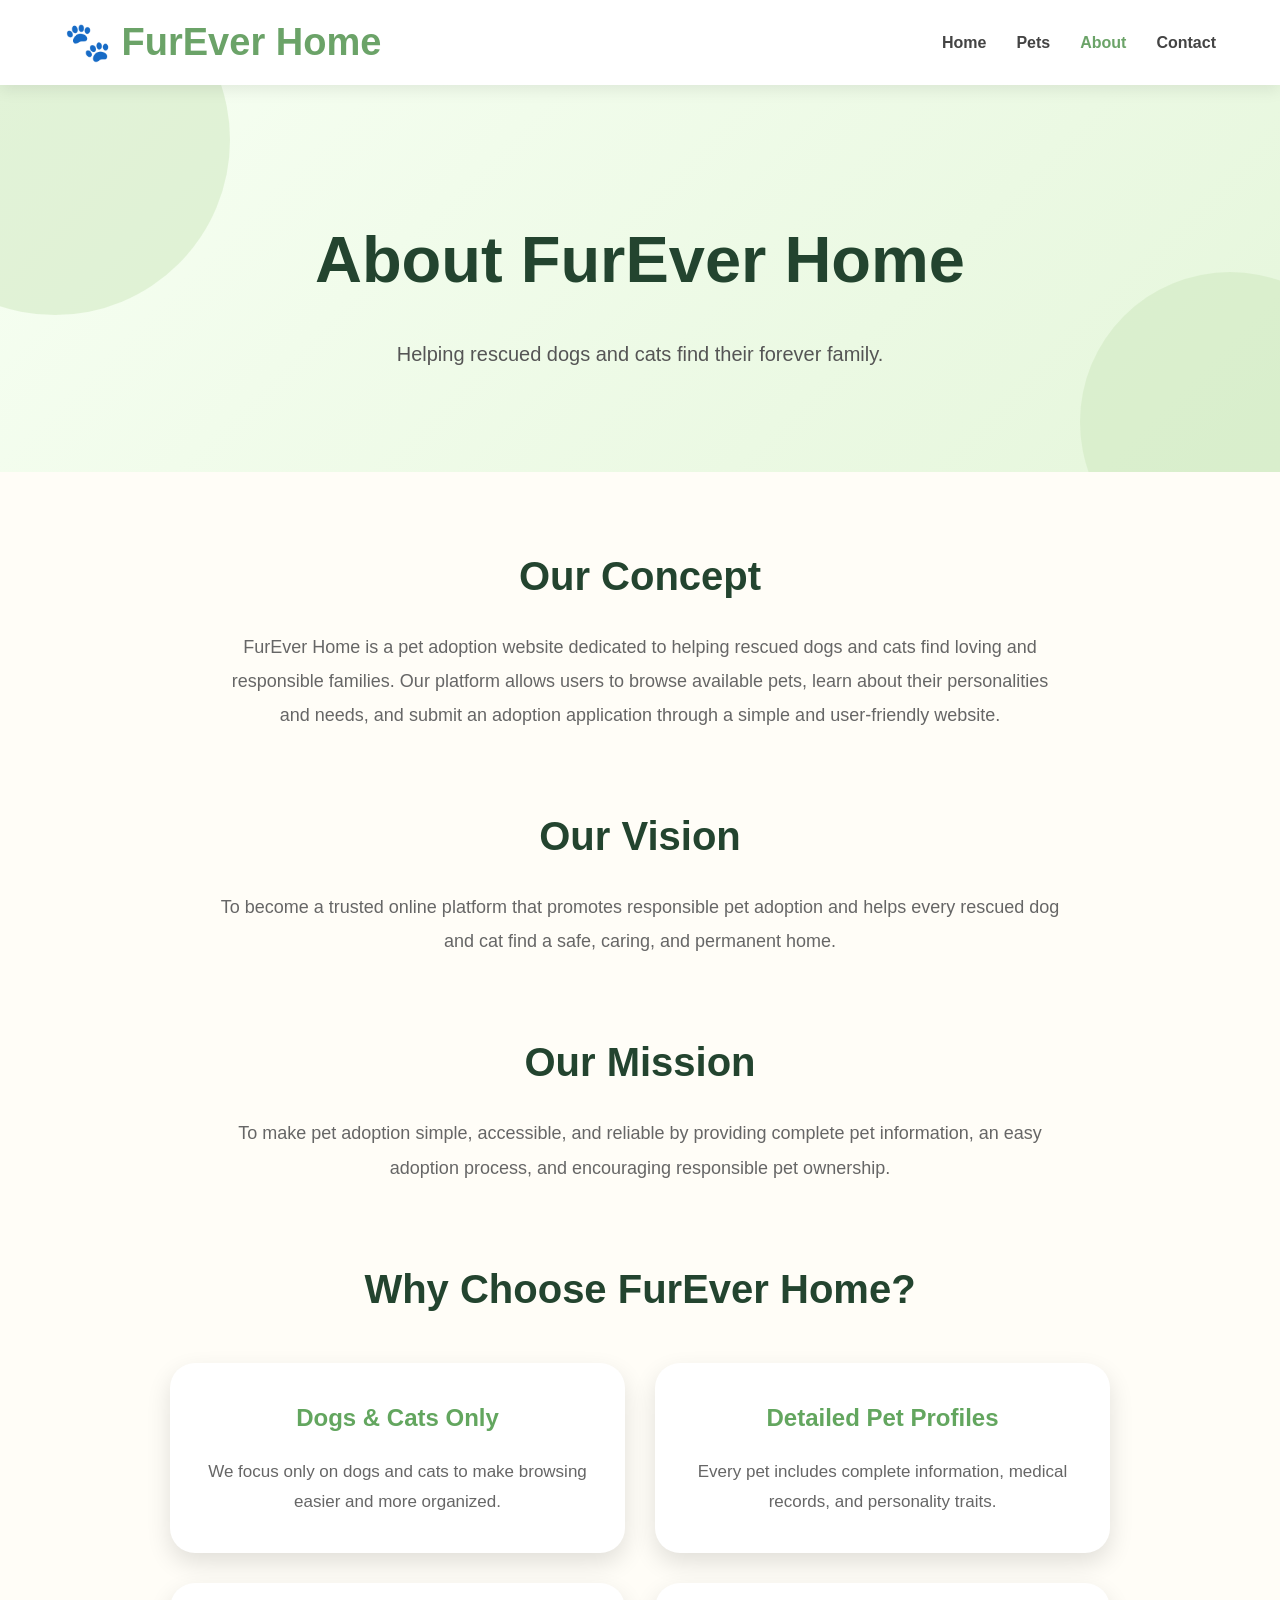
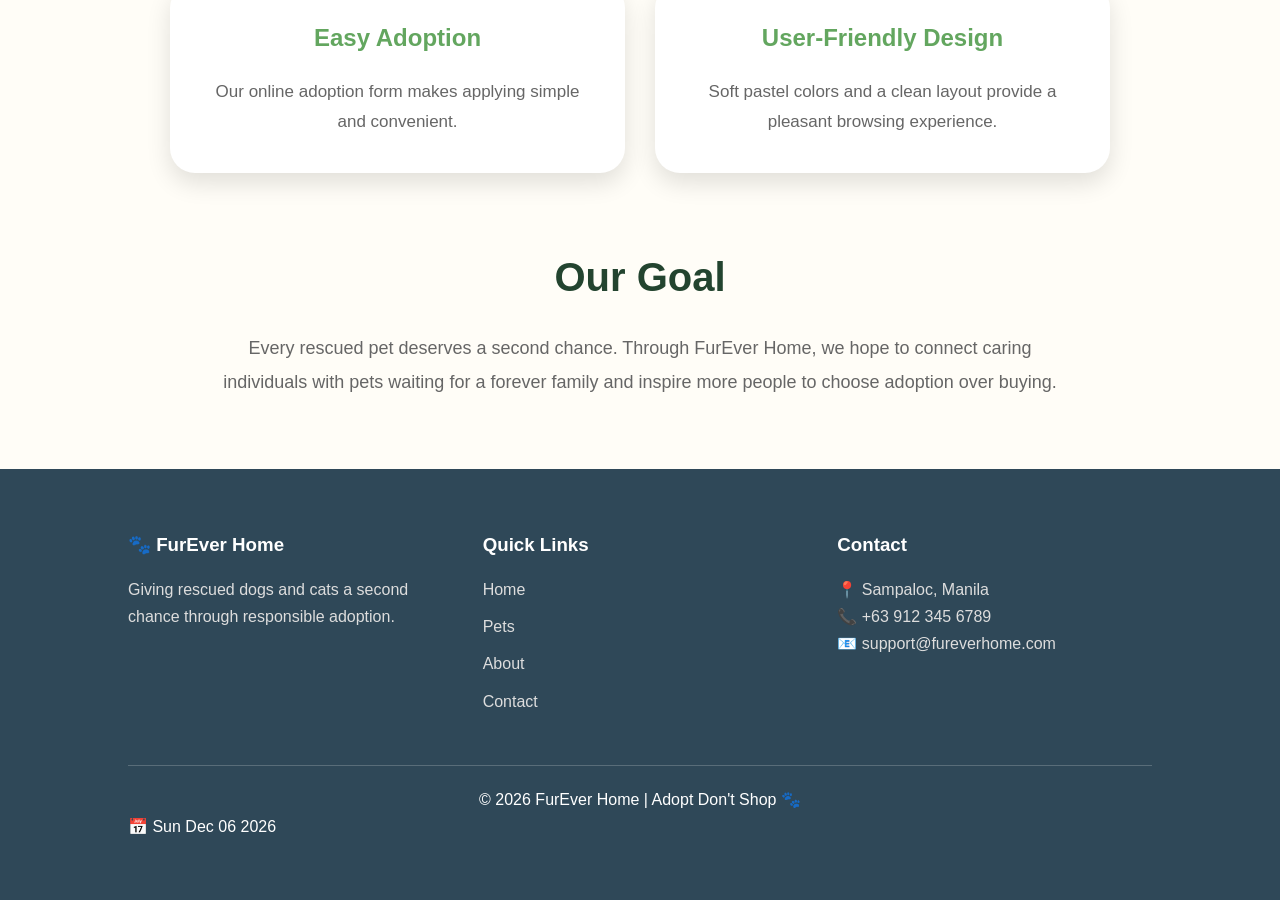
==== about.html @ 24480c86 "Add files via upload" ====
<!DOCTYPE html>
<html lang="en">

<head>

    <meta charset="UTF-8">

    <meta name="viewport" content="width=device-width, initial-scale=1.0">

    <title>About Us | FurEver Home</title>

    <meta name="description"
        content="Learn more about FurEver Home and our mission to help rescued dogs and cats find loving families.">

    <link rel="stylesheet" href="style.css">

    <script src="script.js" defer></script>

</head>

<body>

<header>

<nav>

<div class="logo">

🐾 FurEver Home

</div>

<ul>

<li><a href="index.html">Home</a></li>

<li><a href="pets.html">Pets</a></li>

<li><a href="about.html" class="active">About</a></li>

<li><a href="contact.html">Contact</a></li>

</ul>

</nav>

</header>

<main>

<section class="about-banner">

<h1>About FurEver Home</h1>

<p>

Helping rescued dogs and cats find their forever family.

</p>

</section>

<section class="about-content">

<h2>Our Concept</h2>

<p>

FurEver Home is a pet adoption website dedicated to helping rescued dogs and cats find loving and responsible families. Our platform allows users to browse available pets, learn about    their personalities and needs, and submit an adoption application through a simple and user-friendly website.

</p>

</section>

<section class="about-content">

<h2>Our Vision</h2>

<p>

To become a trusted online platform that promotes responsible pet adoption and helps every rescued dog and cat find a safe, caring, and permanent home.

</p>

</section>

<section class="about-content">

<h2>Our Mission</h2>

<p>

To make pet adoption simple, accessible, and reliable by providing complete pet information, an easy adoption process, and encouraging responsible pet ownership.

</p>

</section>

<section class="about-content">

<h2>Why Choose FurEver Home?</h2>

<div class="features">

<div class="feature-box">

<h3>Dogs & Cats Only</h3>

<p>

We focus only on dogs and cats to make browsing easier and more organized.

</p>

</div>

<div class="feature-box">

<h3> Detailed Pet Profiles</h3>

<p>

Every pet includes complete information, medical records, and personality traits.

</p>

</div>

<div class="feature-box">

<h3>Easy Adoption</h3>

<p>

Our online adoption form makes applying simple and convenient.

</p>

</div>

<div class="feature-box">

<h3>User-Friendly Design</h3>

<p>

Soft pastel colors and a clean layout provide a pleasant browsing experience.

</p>

</div>

</div>

</section>

<section class="about-content">

<h2>Our Goal</h2>

<p>

Every rescued pet deserves a second chance. Through FurEver Home, we hope to connect caring individuals with pets waiting for a forever family and inspire more people to choose adoption over buying.

</p>

</section>

</main>

  <!-- ================= FOOTER ================= -->

    <footer>

        <div class="footer-content">

            <div>

                <h3>🐾 FurEver Home</h3>

                <p>
                    Giving rescued dogs and cats a second chance
                    through responsible adoption.
                </p>

            </div>

            <div>

                <h3>Quick Links</h3>

                <ul>

                    <li><a href="index.html">Home</a></li>

                    <li><a href="pets.html">Pets</a></li>

                    <li><a href="about.html">About</a></li>

                    <li><a href="contact.html">Contact</a></li>

                </ul>

            </div>

            <div>

                <h3>Contact</h3>

                <p>📍 Sampaloc, Manila</p>

                <p>📞 +63 912 345 6789</p>

                <p>📧 support@fureverhome.com</p>

            </div>

        </div>

        <hr>

        <p class="copyright">

            © 2026 FurEver Home | Adopt Don't Shop 🐾

        </p>

    </footer>

</body>

</html>
---- style.css ----
/* ============================
   FUREVER HOME
   GLOBAL STYLES
=============================*/

*{
    margin:0;
    padding:0;
    box-sizing:border-box;
    scroll-behavior:smooth;
}

:root{

    --primary:#6BA368;
    --secondary:#A3D9A5;
    --accent:#FFD166;
    --light:#FFFDF7;
    --dark:#2F4858;
    --gray:#666;
    --shadow:0 10px 25px rgba(0,0,0,.12);

}

body{

    font-family:Arial, Helvetica, sans-serif;

    background:var(--light);

    color:#333;

    line-height:1.7;

}

img{

    width:100%;

    display:block;

}

a{

    text-decoration:none;

}

ul{

    list-style:none;

}

section{

    padding:80px 10%;

}

h1,h2,h3{

    color:var(--dark);

}

h2{

    text-align:center;

    margin-bottom:20px;

    font-size:40px;

}

/*============================
HEADER
=============================*/

header{

    position:sticky;

    top:0;

    z-index:1000;

    background:white;

    box-shadow:0 5px 15px rgba(0,0,0,.08);

}

nav{

    width:90%;

    margin:auto;

    display:flex;

    justify-content:space-between;

    align-items:center;

    height:85px;

}

.logo{

    font-size:38px;

    font-weight:bold;

    color:var(--primary);

}

nav ul{

    display:flex;

    gap:30px;

}

nav ul li a{

    color:#444;

    font-weight:600;

    transition:.3s;

}

nav ul li a:hover,

.active{

    color:var(--primary);

}

/*============================
BUTTONS
=============================*/

button{

    background:var(--primary);

    color:white;

    border:none;

    padding:15px 35px;

    border-radius:30px;

    cursor:pointer;

    font-size:17px;

    transition:.3s;

}

button:hover{

    background:#4E8B55;

    transform:translateY(-3px);

}
/*============================
CARDS
=============================*/

.cards{

    display:grid;

    grid-template-columns:repeat(auto-fit,minmax(260px,1fr));

    gap:30px;

    margin-top:40px;

}

.card{

    background:white;

    border-radius:20px;

    overflow:hidden;

    box-shadow:var(--shadow);

    transition:.3s;

}

.card:hover{

    transform:translateY(-8px);

}

.card img{

    height:260px;

    object-fit:cover;

}

.card h3{

    padding-top:20px;

    text-align:center;

}

.card p{

    padding:10px 20px 25px;

    text-align:center;

    color:var(--gray);

}

/*============================
REGISTER BUTTON
=============================*/

.floating-register{

    position:fixed;

    bottom:25px;

    right:25px;

    z-index:100;

}

.floating-register a{

    background:var(--accent);

    color:#222;

    padding:14px 22px;

    border-radius:30px;

    font-weight:bold;

    box-shadow:var(--shadow);

}
/*============================
MODALS
=============================*/

.modal{

    position:fixed;

    inset:0;

    background:rgba(0,0,0,.6);

    display:none;

    justify-content:center;

    align-items:center;

    z-index:2000;

}

.modal-content{

    background:white;

    width:90%;

    max-width:500px;

    border-radius:20px;

    padding:35px;

}

.modal-content h2{

    text-align:left;

    margin-bottom:15px;

}

.modal-content input{

    width:100%;

    padding:14px;

    margin:10px 0;

    border:1px solid #ddd;

    border-radius:10px;

}

.modal-content ul{

    margin:15px 0;

}

.modal-content li{

    margin-bottom:10px;

}

.modal-content{

    background:white;

    width:90%;

    max-width:500px;

    border-radius:20px;

    padding:35px;

}

.modal-content h2{

    text-align:left;

    margin-bottom:15px;

}

.modal-content input{

    width:100%;

    padding:14px;

    margin:10px 0;

    border:1px solid #ddd;

    border-radius:10px;

}

.modal-content ul{

    margin:15px 0;

}

.modal-content li{

    margin-bottom:10px;

}

/* ============================
   TERMS CHECKBOX
============================ */

.modal-content label{

    display:flex;

    align-items:center;

    justify-content:flex-start;

    gap:10px;

    margin:20px 0;

    text-align:left;

}

.modal-content input[type="checkbox"]{

    width:auto;

    margin:0;

    padding:0;

    border:none;

}

/* CONTINUE BUTTON */

#continueBtn{

    display:block;

    margin:20px auto 0;

}
/*=====================================
HOME PAGE
======================================*/

/* =========================================
   HERO SECTION (REPLACE YOUR OLD HERO CSS)
========================================= */

.hero{
    display:flex;
    justify-content:space-between;
    align-items:center;
    min-height:90vh;
    padding:70px 8%;
    background:linear-gradient(135deg,#F9FFF6,#EAF8E2);
    overflow:hidden;
    position:relative;
}

/* Decorative Shapes */

.hero::before{
    content:"";
    position:absolute;
    width:550px;
    height:550px;
    background:#D8EDC9;
    border-radius:50%;
    top:-220px;
    right:-170px;
    opacity:.8;
}

.hero::after{
    content:"";
    position:absolute;
    width:700px;
    height:250px;
    background:#9BC88A;
    border-radius:50%;
    bottom:-170px;
    left:-120px;
}

/* LEFT SIDE */

.hero-content{
    width:50%;
    position:relative;
    z-index:2;
}

.greeting{
    color:#6AA45F;
    font-size:32px;
    font-weight:700;
    margin-bottom:15px;
}

.hero h1{
    font-size:78px;
    line-height:1.1;
    color:#222;
    margin-bottom:25px;
    font-weight:800;
}

.hero h1 span{
    color:#6AA45F;
}

.hero-text{
    font-size:25px;
    line-height:1.8;
    color:#555;
    max-width:600px;
    margin-bottom:40px;
}

/* BUTTON */

.hero-btn{
    display:inline-block;
    background:#69A95D;
    color:white;
    text-decoration:none;
    padding:18px 40px;
    border-radius:50px;
    font-size:23px;
    font-weight:bold;
    transition:.3s;
}

.hero-btn:hover{
    background:#4F8C48;
    transform:translateY(-4px);
}

/* RIGHT IMAGE ON HOME PAGE */

.hero-image{

    width:45%;

    position:relative;

    z-index:2;

    text-align:right;

}

.hero-image img{

    width:550px;

    height:550px;

    max-width:none;

}
/* RESPONSIVE */

@media(max-width:992px){

.hero{
    flex-direction:column;
    text-align:center;
    padding-top:120px;
}

.hero-content{
    width:100%;
}

.hero-image{
    width:85%;
    margin-top:40px;
}

.hero h1{
    font-size:55px;
}

.hero-text{
    font-size:20px;
}

}

@media(max-width:600px){

.hero h1{
    font-size:42px;
}

.hero-text{
    font-size:18px;
}

.hero-btn{
    width:100%;
    text-align:center;
}

}

/* INTRODUCTION */

.intro{

    display:grid;

    grid-template-columns:1fr 1fr;

    gap:70px;

    align-items:center;

}

.intro-image img{

    width:550px;

    height:600px;

    object-fit:cover;

    border-radius:20px;

    box-shadow:var(--shadow);

}

.intro-text h2{

    text-align:center;

    margin:20px auto;

    max-width:700px;

    color:#666;

    font-size:35px;

    line-height:1.7;



}

.intro-text p{

    margin-bottom:20px;

    color:#555;

    font-size:18px;

    

}

.intro-text button{

    margin-top:15px;


}

.section-description{

    text-align:center;

    margin:20px auto;

    max-width:700px;

    color:#666;

    font-size:18px;

    line-height:1.7;

}

/* VIDEO */

.video-section{

    text-align:center;

    padding:60px 0;

}

.video-section p{

    max-width:700px;

    margin:20px auto 40px;

    color:#666;

}

.video-section video{

    display:block;

    width:800px;

    height:450px;

    margin:0 auto;

    object-fit:cover;

    border-radius:20px;

    box-shadow:var(--shadow);

}

/* WHY CHOOSE US */

.why{

    background:#F5FDF6;

}

.why .cards article{

    background:white;

    padding:35px;

    border-radius:18px;

    box-shadow:var(--shadow);

    text-align:center;

    transition:.3s;

}

.why .cards article:hover{

    transform:translateY(-8px);

}

.why h3{

    color:var(--primary);

    margin-bottom:15px;

}


/* STATISTICS */

.stats{

    display:grid;

    grid-template-columns:repeat(4,1fr);

    gap:30px;

    text-align:center;

}

.stats div{

    background:white;

    padding:35px;

    border-radius:20px;

    box-shadow:var(--shadow);

}

.stats h2{

    color:var(--primary);

    font-size:50px;

    margin-bottom:10px;

}

.stats p{

    color:#666;

}


/* TESTIMONIALS */

.testimonials{

    background:#FFFDF6;

}

.testimonials .cards article{

    background:white;

    padding:35px;

    border-radius:20px;

    box-shadow:var(--shadow);

}

.testimonials p{

    font-style:italic;

    margin-bottom:20px;

    color:#555;

}

.testimonials strong{

    color:var(--primary);

}


/* CALL TO ACTION */

.cta{

    text-align:center;

    background:linear-gradient(
        135deg,
        #6BA368,
        #4E8B55
    );

    color:white;

}

.cta h2{

    color:white;

    margin-bottom:20px;

}

.cta p{

    max-width:650px;

    margin:auto;

    margin-bottom:35px;

    font-size:18px;

}

.cta button{

    background:white;

    color:var(--primary);

    font-weight:bold;

}

.cta button:hover{

    background:#f3f3f3;

}

/*=====================================
PETS PAGE
======================================*/

/* PAGE HEADER */

.pets-header{

    background:linear-gradient(
        rgba(0,0,0,.45),
        rgba(0,0,0,.45)
    ),
    url("images/pets-banner.jpg");

    background-size:cover;

    background-position:center;

    color:white;

    text-align:center;

    padding:100px 10%;

}

.pets-header h1{

    font-size:55px;

    color:white;

    margin-bottom:15px;

}

.pets-header p{

    font-size:20px;

    max-width:700px;

    margin:auto;

}


/* SEARCH */

.search{

    display:flex;

    justify-content:center;

    margin:50px auto 30px;

}

.search input{

    width:100%;

    max-width:600px;

    padding:15px 20px;

    border:2px solid #ddd;

    border-radius:50px;

    font-size:17px;

    outline:none;

    transition:.3s;

}

.search input:focus{

    border-color:var(--primary);

    box-shadow:0 0 10px rgba(107,163,104,.2);

}


/* FILTER BUTTONS */

.filter-buttons{

    display:flex;

    justify-content:center;

    flex-wrap:wrap;

    gap:15px;

    margin-bottom:40px;

}

.filter-buttons button{

    border-radius:30px;

    padding:12px 28px;

}



/* ===============================
   PET IMAGE SIZE FIX
================================ */


.pet-card .pet-image{

    width:100%;

    height:220px;

    overflow:hidden;

}



.pet-card .pet-image img{

    width:100%;

    height:220px;

    object-fit:cover;

    object-position:center;

}


/* BADGE */

.badge{

    position:absolute;

    top:15px;

    left:15px;

    background:var(--accent);

    color:#222;

    padding:8px 16px;

    border-radius:30px;

    font-size:14px;

    font-weight:bold;

}

.badge.new{

    background:#6BA368;

    color:white;

}

.badge.adopted{

    background:#D9534F;

    color:white;

}


/* CONTENT */

.pet-info{

    padding:25px;

}

.pet-info h3{

    color:var(--primary);

    margin-bottom:10px;

    font-size:24px;

}

.pet-info p{

    color:#666;

    margin-bottom:8px;

}

.pet-info span{

    font-weight:bold;

}


/* BUTTON */

.pet-info a{

    display:inline-block;

    margin-top:20px;

}

.pet-info button{

    width:100%;

}


/* CATEGORY */

.category-title{

    margin-top:60px;

    margin-bottom:25px;

    color:var(--primary);

    font-size:34px;

}


/* EMPTY MESSAGE */

.no-results{

    text-align:center;

    color:#888;

    font-size:20px;

    margin-top:50px;

}


/* PET FACTS */

.pet-facts{

    display:grid;

    grid-template-columns:repeat(auto-fit,minmax(220px,1fr));

    gap:20px;

    margin-top:70px;

}

.pet-facts article{

    background:white;

    padding:25px;

    border-radius:18px;

    text-align:center;

    box-shadow:var(--shadow);

}

.pet-facts h3{

    color:var(--primary);

    margin-bottom:10px;

}


/* ADOPTION REMINDER */

.reminder{

    margin-top:80px;

    background:#FFF8E8;

    border-left:8px solid var(--accent);

    padding:30px;

    border-radius:15px;

}

.reminder h2{

    text-align:left;

    color:var(--primary);

    margin-bottom:15px;

}

.reminder p{

    color:#555;

}

/* ==========================================
   PET DETAILS PAGE NEW DESIGN
========================================== */


/* MAIN PET PROFILE */

.pet-profile{

    display:grid;

    grid-template-columns: 1fr 1fr;

    gap:60px;

    align-items:start;

    padding:90px 8%;

    background:#F7FFF3;

}



/* PET IMAGE */

.pet-profile-image{

    background:white;

    border-radius:25px;

    overflow:hidden;

    box-shadow:
    0 10px 30px rgba(0,0,0,.12);

    height:600px;

}



.pet-profile-image img{

    width:100%;

    height:100%;

    object-fit:cover;

}





/* INFORMATION BOX */

.pet-profile-info{

    background:white;

    padding:45px;

    border-radius:25px;

    box-shadow:
    0 10px 30px rgba(0,0,0,.12);

}





.pet-profile-info h1{

    font-size:48px;

    color:#23442F;

    margin-bottom:10px;

}





.pet-breed{

    color:#63A65F;

    font-size:22px;

    font-weight:bold;

    margin-bottom:25px;

}





/* TAGS */

.pet-tags{

    display:flex;

    flex-wrap:wrap;

    gap:12px;

    margin-bottom:30px;

}



.pet-tags span{

    background:#F1F8EE;

    color:#555;

    padding:10px 18px;

    border-radius:30px;

    font-size:15px;

    font-weight:bold;

}





/* INFORMATION SECTIONS */

.pet-section{

    margin-top:25px;

}



.pet-section h3{

    color:#63A65F;

    font-size:22px;

    margin-bottom:10px;

}



.pet-section p{

    color:#666;

    line-height:1.7;

}



.pet-section ul{

    padding-left:20px;

    color:#666;

}



.pet-section li{

    margin-bottom:8px;

}





/* ADOPT BUTTON */

.adopt-button{

    display:block;

    text-align:center;

    margin-top:35px;

    background:#63A65F;

    color:white;

    padding:16px;

    border-radius:40px;

    font-size:18px;

    font-weight:bold;

    transition:.3s;

}



.adopt-button:hover{

    background:#4E8B55;

    transform:translateY(-3px);

}






/* ==========================================
   SIMILAR PETS
========================================== */


.similar-pets{

    padding:80px 8%;

}



.section-title{

    text-align:center;

    margin-bottom:45px;

}



.section-title h2{

    color:#23442F;

}



.section-title p{

    color:#666;

}






.similar-grid{

    display:grid;

    grid-template-columns:repeat(3,1fr);

    gap:30px;

}





.similar-card{

    background:white;

    border-radius:20px;

    overflow:hidden;

    box-shadow:
    0 10px 25px rgba(0,0,0,.1);

    transition:.3s;

}



.similar-card:hover{

    transform:translateY(-8px);

}





.similar-card img{

    width:100%;

    height:250px;

    object-fit:cover;

}





.similar-content{

    padding:25px;

    text-align:center;

}



.similar-content h3{

    color:#23442F;

    margin-bottom:8px;

}



.similar-content p{

    color:#666;

    margin-bottom:20px;

}





.similar-content a{

    display:inline-block;

    background:#63A65F;

    color:white;

    padding:10px 25px;

    border-radius:30px;

    font-weight:bold;

}



.similar-content a:hover{

    background:#4E8B55;

}/* ==========================================
   ADOPTION PROCESS
========================================== */


.adoption-process{

    padding:80px 8%;

    background:#F7FFF3;

}



.adoption-process .section-title{

    margin-bottom:50px;

}



.process-grid{

    display:grid;

    grid-template-columns:repeat(4,1fr);

    gap:25px;

}



.process-card{

    background:white;

    padding:35px 25px;

    border-radius:20px;

    text-align:center;

    box-shadow:
    0 10px 25px rgba(0,0,0,.08);

    transition:.3s;

}



.process-card:hover{

    transform:translateY(-8px);

}



.process-card h3{

    width:60px;

    height:60px;

    display:flex;

    align-items:center;

    justify-content:center;

    margin:0 auto 20px;

    background:#63A65F;

    color:white;

    border-radius:50%;

    font-size:22px;

}



.process-card h4{

    color:#23442F;

    font-size:20px;

    margin-bottom:12px;

}



.process-card p{

    color:#666;

    font-size:15px;

}






/* ==========================================
   CALL TO ACTION
========================================== */


.pet-cta{

    background:

    linear-gradient(
        135deg,
        #63A65F,
        #4E8B55
    );

    padding:80px 8%;

    text-align:center;

    color:white;

}



.pet-cta h2{

    color:white;

    font-size:40px;

    margin-bottom:15px;

}



.pet-cta p{

    font-size:18px;

    margin-bottom:35px;

}



.pet-cta a{

    display:inline-block;

    background:white;

    color:#63A65F;

    padding:15px 40px;

    border-radius:40px;

    font-weight:bold;

    transition:.3s;

}



.pet-cta a:hover{

    transform:translateY(-4px);

}







/* ==========================================
   RESPONSIVE DESIGN
========================================== */



@media(max-width:1100px){


    .pet-profile{

        grid-template-columns:1fr;

    }



    .pet-profile-image{

        height:500px;

    }



    .similar-grid{

        grid-template-columns:repeat(2,1fr);

    }



    .process-grid{

        grid-template-columns:repeat(2,1fr);

    }


}





@media(max-width:768px){



    .pet-profile{

        padding:60px 6%;

        gap:35px;

    }



    .pet-profile-image{

        height:400px;

    }



    .pet-profile-info{

        padding:30px;

    }



    .pet-profile-info h1{

        font-size:36px;

    }



    .similar-grid{

        grid-template-columns:1fr;

    }



    .process-grid{

        grid-template-columns:1fr;

    }



    .pet-cta h2{

        font-size:30px;

    }



    .footer-container{

        grid-template-columns:1fr;

        text-align:center;

    }


}





@media(max-width:500px){



    .pet-profile-info h1{

        font-size:30px;

    }



    .pet-breed{

        font-size:18px;

    }



    .pet-tags{

        flex-direction:column;

    }



    .pet-tags span{

        text-align:center;

    }



    .adopt-button{

        width:100%;

    }



}


/* ===============================
   PETS HERO
================================ */


.pets-hero{

    background:
    linear-gradient(
        135deg,
        #F7FFF3,
        #E5F6DB
    );

    padding:120px 8% 90px;

    text-align:center;

    position:relative;

    overflow:hidden;

}


.pets-hero::before{

    content:"";

    position:absolute;

    width:350px;

    height:350px;

    background:#CDE8BE;

    border-radius:50%;

    left:-120px;

    top:-120px;

    opacity:.5;

}



.pets-hero::after{

    content:"";

    position:absolute;

    width:300px;

    height:300px;

    background:#CDE8BE;

    border-radius:50%;

    right:-100px;

    bottom:-100px;

    opacity:.5;

}



.hero-content{

    position:relative;

    z-index:2;

}



/* TITLE */


.pets-heading h1{

    font-size:65px;

    line-height:1.1;

    font-weight:800;

    color:#23442F;

    margin-bottom:20px;

}



.pets-heading span{

    color:#63A65F;

}



.pets-heading p{

    max-width:700px;

    margin:auto;

    font-size:20px;

    color:#555;

    line-height:1.8;

}


/* ===============================
   SEARCH BAR FIX
================================ */

.search-container{

    width:100%;
    max-width:650px;
    height:60px;

    margin:40px auto 0;

    background:white;

    border-radius:50px;

    display:flex;
    align-items:center;

    padding:0 25px;

    overflow:hidden;

    box-shadow:
    0 10px 30px rgba(0,0,0,.1);

}


.search-icon{

    flex-shrink:0;

    font-size:22px;

    margin-right:15px;

}



.search-container input{

    flex:1;

    width:100%;

    height:100%;

    border:none;

    outline:none;

    background:transparent;

    font-size:16px;

    padding:0;

}


/* ===============================
   FILTER BUTTONS
================================ */


.filter-buttons{


    display:flex;

    justify-content:center;

    align-items:center;

    gap:15px;

    margin-top:30px;

    flex-wrap:wrap;


}



.filter-btn{


    background:white;

    color:#333;

    border:none;

    padding:12px 28px;

    border-radius:30px;

    font-size:16px;

    font-weight:bold;

    cursor:pointer;

    box-shadow:
    0 8px 20px rgba(0,0,0,.08);

    transition:.3s;

}



.filter-btn:hover,

.filter-btn.active{


    background:#63A65F;

    color:white;


}




/* ===============================
   PET GRID
================================ */


.pets-grid{

    display:grid;

    grid-template-columns:repeat(4,1fr);

    gap:25px;

    align-items:start;

}





/* ===============================
   PET CARD
================================ */


.pet-card{

    background:white;

    border-radius:20px;

    overflow:hidden;

    box-shadow:
    0 10px 25px rgba(0,0,0,.12);

    transition:.3s;

    max-width:320px;

    margin:auto;

}



.pet-card:hover{

    transform:translateY(-8px);

}




/* ===============================
   PET INFORMATION
================================ */


.pet-content{

    padding:20px;

}



.pet-content h3{

    font-size:23px;

    color:#23442F;

    margin-bottom:5px;

}



.breed{

    color:#63A65F;

    font-weight:600;

    margin-bottom:15px;

}





.pet-info{

    display:flex;

    flex-wrap:wrap;

    gap:8px;

    margin-bottom:15px;

}



.pet-info span{


    background:#F1F8EE;

    padding:6px 10px;

    border-radius:20px;

    font-size:12px;

    color:#555;


}






/* ===============================
   DETAILS BUTTON
================================ */


.details-btn{

    display:block;

    text-align:center;

    background:#63A65F;

    color:white;

    padding:12px;

    border-radius:30px;

    font-weight:bold;

    transition:.3s;


}



.details-btn:hover{

    background:#4E8B55;

    color:white;

}

/* ===============================
   WHY ADOPT SECTION
================================ */


.adoption-benefits{

    padding:80px 8%;

    background:#F7FFF3;

}



.benefits-heading{

    text-align:center;

    max-width:700px;

    margin:auto;

}



.benefits-heading h2{

    color:#23442F;

}



.benefits-heading p{

    color:#666;

    font-size:17px;

}





.benefits-grid{

    display:grid;

    grid-template-columns:repeat(3,1fr);

    gap:30px;

    margin-top:45px;

}



.benefit-card{

    background:white;

    padding:35px 25px;

    text-align:center;

    border-radius:20px;

    box-shadow:
    0 10px 25px rgba(0,0,0,.08);

}



.benefit-icon{

    font-size:45px;

    margin-bottom:15px;

}



.benefit-card h3{

    color:#63A65F;

    margin-bottom:15px;

}



.benefit-card p{

    color:#666;

}







/* ===============================
   ADOPTION PROCESS
================================ */


.adoption-steps{

    padding:80px 8%;

    text-align:center;

}



.adoption-steps h2{

    color:#23442F;

}



.steps-grid{

    display:grid;

    grid-template-columns:repeat(4,1fr);

    gap:25px;

    margin-top:45px;

}



.step{

    padding:25px;

}



.step-number{

    width:50px;

    height:50px;

    background:#63A65F;

    color:white;

    border-radius:50%;

    display:flex;

    align-items:center;

    justify-content:center;

    margin:auto;

    font-size:20px;

    font-weight:bold;

}



.step h3{

    margin-top:20px;

    color:#23442F;

}



.step p{

    color:#666;

    margin-top:10px;

}






/* ===============================
   CALL TO ACTION
================================ */


.pets-cta{

    background:

    linear-gradient(
        135deg,
        #63A65F,
        #4E8B55
    );

    padding:70px 8%;

    text-align:center;

    color:white;

}



.pets-cta h2{

    color:white;

    font-size:38px;

}



.pets-cta p{

    margin:20px 0;

    font-size:18px;

}



.cta-btn{

    display:inline-block;

    background:white;

    color:#63A65F;

    padding:15px 35px;

    border-radius:30px;

    font-weight:bold;

    transition:.3s;

}



.cta-btn:hover{

    transform:translateY(-3px);

}






/* ===============================
   RESPONSIVE DESIGN
================================ */



@media(max-width:1100px){


    .pets-grid{

        grid-template-columns:repeat(3,1fr);

    }


    .steps-grid{

        grid-template-columns:repeat(2,1fr);

    }


}





@media(max-width:900px){


    .pets-heading h1{

        font-size:50px;

    }


    .pets-grid{

        grid-template-columns:repeat(2,1fr);

    }


    .benefits-grid{

        grid-template-columns:1fr;

    }


    .footer-container{

        grid-template-columns:1fr;

        text-align:center;

    }


}





@media(max-width:600px){


    .pets-hero{

        padding:90px 6%;

    }



    .pets-heading h1{

        font-size:38px;

    }



    .pets-heading p{

        font-size:16px;

    }



    .search-container{

        height:55px;

    }



    .filter-btn{

        width:100%;

    }



    .pets-grid{

        grid-template-columns:1fr;

    }



    .pet-card{

        max-width:350px;

    }



    .steps-grid{

        grid-template-columns:1fr;

    }



}


/* =====================================
   ABOUT PAGE
   PART 1 — HERO + INTRO
===================================== */


/* ABOUT HERO */

.about-banner{

    background:

    linear-gradient(
        135deg,
        #F7FFF3,
        #E5F6DB
    );

    padding:120px 8% 100px;

    text-align:center;

    position:relative;

    overflow:hidden;

}



/* Decorative circles */

.about-banner::before{

    content:"";

    position:absolute;

    width:350px;

    height:350px;

    background:#CDE8BE;

    border-radius:50%;

    left:-120px;

    top:-120px;

    opacity:.5;

}



.about-banner::after{

    content:"";

    position:absolute;

    width:300px;

    height:300px;

    background:#CDE8BE;

    border-radius:50%;

    right:-100px;

    bottom:-100px;

    opacity:.5;

}



.about-banner h1{

    position:relative;

    z-index:2;


    font-size:65px;

    font-weight:800;

    color:#23442F;

    margin-bottom:20px;

}



.about-banner p{

    position:relative;

    z-index:2;


    max-width:750px;

    margin:auto;

    font-size:20px;

    color:#555;

    line-height:1.8;

}



/* =====================================
   ABOUT PAGE
===================================== */

/* ABOUT SECTIONS */

.about-content{

    max-width:1000px;

    margin:70px auto;

    padding:0 30px;

    text-align:center;

}

.about-content h2{

    font-size:40px;

    color:#23442F;

    margin-bottom:20px;

    font-weight:700;

}

.about-content p{

    max-width:850px;

    margin:0 auto;

    color:#666;

    font-size:18px;

    line-height:1.9;

}


/* FEATURES */

.features{

    display:grid;

    grid-template-columns:repeat(2,1fr);

    gap:30px;

    margin-top:40px;

}

.feature-box{

    background:#fff;

    padding:35px;

    border-radius:25px;

    text-align:center;

    box-shadow:0 10px 25px rgba(0,0,0,.12);

    transition:.3s;

}

.feature-box:hover{

    transform:translateY(-8px);

}

.feature-box h3{

    color:#63A65F;

    font-size:24px;

    margin-bottom:18px;

}

.feature-box p{

    color:#666;

    font-size:17px;

    line-height:1.8;

    margin:0 auto;

}


/* RESPONSIVE */

@media(max-width:768px){

    .features{

        grid-template-columns:1fr;

    }

}

/* ===============================
   CONTACT INFORMATION BOX
================================ */


.contact-info{


    background:white;

    padding:45px;

    border-radius:25px;

    box-shadow:

    0 10px 30px rgba(0,0,0,.12);

}




.contact-info h2{

    text-align:left;

    color:#23442F;

    font-size:35px;

    margin-bottom:25px;

}



.contact-info p{

    color:#666;

    font-size:17px;

    line-height:1.8;

    margin-bottom:15px;

}



.contact-info strong{

    color:#63A65F;

}





/* SOCIAL MEDIA */


.socials{

    margin-top:35px;

    padding-top:25px;

    border-top:1px solid #eee;

}



.socials h3{

    color:#23442F;

    margin-bottom:15px;

}



.socials p{

    background:#F7FFF3;

    padding:12px 18px;

    border-radius:15px;

    margin-bottom:10px;

}


/* =====================================
   CONTACT PAGE
===================================== */

/* CONTACT HERO */

.contact-header{

    background:linear-gradient(
        135deg,
        #F7FFF3,
        #E5F6DB
    );

    padding:70px 8% 50px;

    text-align:center;

    position:relative;

    overflow:hidden;

}

.contact-header::before{

    content:"";

    position:absolute;

    width:250px;

    height:250px;

    background:#CDE8BE;

    border-radius:50%;

    top:-120px;

    left:-120px;

    opacity:.45;

}

.contact-header::after{

    content:"";

    position:absolute;

    width:220px;

    height:220px;

    background:#CDE8BE;

    border-radius:50%;

    right:-90px;

    bottom:-90px;

    opacity:.45;

}

.contact-header h1{

    position:relative;

    z-index:2;

    font-size:55px;

    color:var(--primary);

    margin-bottom:15px;

}

.contact-header p{

    position:relative;

    z-index:2;

    max-width:700px;

    margin:0 auto;

    color:#666;

    font-size:19px;

}

/* CONTACT HEADER */

.contact-header h1{

    font-size:60px;
    font-weight:800;
    color:#223548;   /* Same dark color as other pages */
    text-align:center;
    margin-bottom:15px;

}

.contact-header p{

    font-size:20px;
    color:#555;
    text-align:center;
    max-width:700px;
    margin:0 auto;
    line-height:1.7;

}

/* ===============================
   CONTACT FORM BOX
================================ */


.contact-form{


    background:white;

    padding:45px;

    border-radius:25px;

    box-shadow:

    0 10px 30px rgba(0,0,0,.12);


}



.contact-form h2{

    text-align:left;

    color:#23442F;

    font-size:35px;

    margin-bottom:25px;

}





.contact-form label{

    display:block;

    font-weight:bold;

    color:#444;

    margin-top:15px;

    margin-bottom:8px;

}





.contact-form input,

.contact-form textarea{


    width:100%;

    padding:15px;

    border:2px solid #eee;

    border-radius:15px;

    font-size:16px;

    outline:none;

    transition:.3s;


}




.contact-form input:focus,

.contact-form textarea:focus{


    border-color:#63A65F;

    box-shadow:

    0 0 10px rgba(99,166,95,.2);


}





.contact-form textarea{

    resize:none;

}





.contact-form button{


    width:100%;

    margin-top:25px;

    background:#63A65F;

    color:white;

    padding:16px;

    border:none;

    border-radius:40px;

    font-size:17px;

    font-weight:bold;

    cursor:pointer;

    transition:.3s;


}





.contact-form button:hover{


    background:#4E8B55;

    transform:translateY(-3px);


}







/* ===============================
   MAP SECTION
================================ */


.map{

    padding:0 8% 90px;

}



.map h2{


    color:#23442F;

    text-align:center;

    font-size:38px;

    margin-bottom:35px;


}



.map iframe{


    width:100%;

    height:400px;

    border:none;

    border-radius:25px;

    box-shadow:

    0 10px 30px rgba(0,0,0,.12);


}






/* ===============================
   RESPONSIVE DESIGN
================================ */


@media(max-width:900px){


    .contact-container{

        grid-template-columns:1fr;

    }



}



@media(max-width:600px){


    .contact-header h1{

        font-size:40px;

    }



    .contact-container{

        padding:60px 6%;

    }



    .contact-info,

    .contact-form{

        padding:30px;

    }



}

/* ==========================================
   PETS PAGE
========================================== */

.pets-hero{

    background:linear-gradient(135deg,#F7FFF3,#E5F6DB);

    padding:120px 8% 90px;

    text-align:center;

    position:relative;

    overflow:hidden;

}

.pets-hero::before{

    content:"";

    position:absolute;

    width:350px;

    height:350px;

    background:#CDE8BE;

    border-radius:50%;

    left:-120px;

    top:-120px;

    opacity:.45;

}

.pets-hero::after{

    content:"";

    position:absolute;

    width:300px;

    height:300px;

    background:#CDE8BE;

    border-radius:50%;

    right:-100px;

    bottom:-100px;

    opacity:.45;

}

.pets-overlay{

    position:relative;

    z-index:2;

}

.pets-heading h1{

    font-size:70px;

    font-weight:800;

    line-height:1.1;

    color:#23442F;

    margin-bottom:25px;

}

.pets-heading span{

    color:#63A65F;

}

.pets-heading p{

    font-size:23px;

    color:#555;

    max-width:750px;

    margin:0 auto 45px;

    line-height:1.8;

}

/* SEARCH BAR */

.search-container{
    width:100%;
    max-width:650px;
    height:60px;
    margin:40px auto 0;
    background:white;
    border-radius:50px;
    display:flex;
    align-items:center;
    padding:0 25px;
    overflow:hidden;
    box-shadow:0 10px 30px rgba(0,0,0,.1);
}

.search-container input{
    flex:1;
    height:100%;
    border:none;
    outline:none;
    background:transparent;
    font-size:16px;
    padding:0;
}

.search-icon{
    font-size:22px;
    margin-right:15px;
}

.search-icon{

    position:absolute;

    left:28px;

    top:50%;

    transform:translateY(-50%);

    font-size:24px;

}

/* FILTER BUTTONS */

.filter-buttons{

    display:flex;

    justify-content:center;

    gap:18px;

    margin-top:40px;

    flex-wrap:wrap;

}

.filter-btn{

    background:white;

    border:none;

    padding:16px 34px;

    border-radius:50px;

    font-size:18px;

    font-weight:700;

    cursor:pointer;

    transition:.3s;

    box-shadow:0 8px 20px rgba(0,0,0,.08);

}

.filter-btn:hover{

    background:#63A65F;

    color:white;

    transform:translateY(-3px);

}

.filter-btn.active{

    background:#63A65F;

    color:white;

}

/* =====================================
   PROFESSIONAL ADOPTION PAGE
===================================== */


.adoption-page{

    background:linear-gradient(
        135deg,
        #F7FFF3,
        #EAF7E3
    );

    padding:90px 8%;

}



/* MAIN CONTAINER */

.adoption-container{

    max-width:1000px;

    margin:auto;

    background:white;

    padding:55px;

    border-radius:30px;

    box-shadow:
    0 15px 40px rgba(0,0,0,.12);

}



/* HEADER */

.adoption-header{

    text-align:center;

    margin-bottom:45px;

}


.adoption-header h1{

    font-size:48px;

    color:#23442F;

    margin-bottom:15px;

}


.adoption-header h1::before{

    content:"🐾 ";

}


.adoption-header p{

    color:#666;

    max-width:700px;

    margin:auto;

    font-size:18px;

}





/* FORM */

.adoption-form{

    display:flex;

    flex-direction:column;

    gap:35px;

}




/* SECTION */

.form-section{

    border-top:1px solid #eee;

    padding-top:30px;

}



.form-section h2{

    text-align:left;

    color:#63A65F;

    font-size:27px;

    margin-bottom:25px;

}




/* TWO COLUMN FORM */

.form-grid{

    display:grid;

    grid-template-columns:repeat(2,1fr);

    gap:25px;

}





/* INPUT GROUP */

.form-group{

    display:flex;

    flex-direction:column;

}



.form-group label{

    font-size:15px;

    font-weight:700;

    color:#23442F;

    margin-bottom:8px;

}



.form-group input,

.form-group select,

.form-group textarea{


    padding:15px 18px;

    border:1px solid #ddd;

    border-radius:15px;

    font-size:16px;

    background:#FAFAFA;

    outline:none;

    transition:.3s;

}



.form-group input:hover,

.form-group select:hover,

.form-group textarea:hover{

    border-color:#A3D9A5;

}



.form-group input:focus,

.form-group select:focus,

.form-group textarea:focus{

    background:white;

    border-color:#63A65F;

    box-shadow:
    0 0 0 4px rgba(99,166,95,.15);

}



textarea{

    min-height:130px;

    resize:none;

}





/* RADIO BUTTON */

.radio-box{

    display:flex;

    gap:30px;

    margin-top:10px;

}



.radio-box label{

    font-weight:500;

    color:#555;

}




/* AGREEMENT */

.agreement{

    display:flex;

    gap:12px;

    align-items:flex-start;

    color:#555;

    line-height:1.5;

}





/* BUTTON */

.submit-btn{

    width:100%;

    padding:18px;

    background:#63A65F;

    color:white;

    border:none;

    border-radius:50px;

    font-size:18px;

    font-weight:bold;

    cursor:pointer;

    transition:.3s;

}



.submit-btn:hover{

    background:#4E8B55;

    transform:translateY(-4px);

    box-shadow:
    0 10px 25px rgba(99,166,95,.3);

}






/* RESPONSIVE */

@media(max-width:768px){


    .adoption-container{

        padding:35px 25px;

    }


    .adoption-header h1{

        font-size:36px;

    }


    .form-grid{

        grid-template-columns:1fr;

    }


}




/*=====================================
PART 6
RESPONSIVE + ANIMATIONS + FINAL POLISH
======================================*/


/* SMOOTH SCROLL */

html{

    scroll-behavior:smooth;

}


/* NICE TEXT SELECTION */

::selection{

    background:#6BA368;

    color:white;

}


/* SCROLLBAR */

::-webkit-scrollbar{

    width:10px;

}

::-webkit-scrollbar-track{

    background:#f3f3f3;

}

::-webkit-scrollbar-thumb{

    background:#6BA368;

    border-radius:20px;

}

::-webkit-scrollbar-thumb:hover{

    background:#4E8B55;

}


/* IMAGE HOVER */

.card img,

.pet-image img,

.intro img,

.about-image img{

    transition:.4s;

}

.card:hover img,

.pet-image:hover img,

.intro-image:hover img,

.about-image:hover img{

    transform:scale(1.05);

}


/* CARD HOVER */

.card,

.pet-card,

.mv-card,

.team-card,

.contact-info,

.contact-form,

.faq-item,

.quick-facts article,

.process-grid article,

.stats div{

    transition:.35s;

}

.card:hover,

.pet-card:hover,

.mv-card:hover,

.team-card:hover,

.contact-info:hover,

.contact-form:hover,

.quick-facts article:hover,

.process-grid article:hover,

.stats div:hover{

    transform:translateY(-8px);

}


/* BUTTON EFFECT */

button{

    transition:.3s;

}

button:hover{

    transform:translateY(-3px);

    box-shadow:0 10px 25px rgba(0,0,0,.15);

}


/* LINKS */

a{

    transition:.3s;

}


/* FORM */

input,

textarea{

    transition:.3s;

}

input:focus,

textarea:focus{

    box-shadow:0 0 8px rgba(107,163,104,.2);

}


/* SECTION SPACING */

.hero,

.intro,

.featured,

.video-section,

.why,

.stats,

.testimonials,

.cta,

.about-content,

.team,

.faq,

.contact-container,

.pet-details,

.similar-pets,

.adoption-process{

    animation:fadeUp .8s ease;

}


/* ANIMATION */

@keyframes fadeUp{

    from{

        opacity:0;

        transform:translateY(35px);

    }

    to{

        opacity:1;

        transform:translateY(0);

    }

}


/* RESPONSIVE */

@media(max-width:1200px){

.hero-overlay h1{

font-size:55px;

}

.stats{

grid-template-columns:repeat(2,1fr);

}

.quick-facts{

grid-template-columns:repeat(2,1fr);

}

.process-grid{

grid-template-columns:repeat(2,1fr);

}

}


@media(max-width:992px){

nav{

flex-direction:column;

height:auto;

padding:20px 0;

}

nav ul{

margin-top:20px;

}

.hero{

height:75vh;

}

.hero-overlay h1{

font-size:48px;

}

.hero-overlay p{

font-size:18px;

}

.intro{

grid-template-columns:1fr;

}

.intro-text{

text-align:center;

}

.intro-text h2{

text-align:center;

}

.about-content{

grid-template-columns:1fr;

}

.contact-container{

grid-template-columns:1fr;

}

.pet-details{

grid-template-columns:1fr;

}

.pet-image img{

height:450px;

}

}


@media(max-width:768px){

section{

padding:70px 6%;

}

.logo{

font-size:30px;

}

.hero{

height:70vh;

}

.hero-overlay h1{

font-size:36px;

}

.hero-overlay p{

font-size:17px;

}

h2{

font-size:30px;

}

.cards{

grid-template-columns:1fr;

}

.pet-grid{

grid-template-columns:1fr;

}

.stats{

grid-template-columns:1fr;

}

.quick-facts{

grid-template-columns:1fr;

}

.process-grid{

grid-template-columns:1fr;

}

.mv-grid{

grid-template-columns:1fr;

}

.footer-content{

grid-template-columns:1fr;

text-align:center;

}

.contact-extra{

grid-template-columns:1fr;

}

.team-grid{

grid-template-columns:1fr;

}

.video-section video{

width:100%;

}

}


@media(max-width:500px){

.hero-overlay h1{

font-size:30px;

}

.hero-overlay p{

font-size:16px;

}

button{

width:100%;

}

.modal-content{

width:95%;

padding:25px;

}

.logo{

font-size:26px;

}

}

/* ===========================
   HERO
=========================== */

.hero{

    min-height:90vh;

    display:flex;

    align-items:center;

    background:linear-gradient(
        135deg,
        #F7FFF3,
        #E5F6DB
    );

    overflow:hidden;

    position:relative;

    padding:80px 8%;

}

.hero-content{

    width:100%;

    display:flex;

    align-items:center;

    justify-content:space-between;

    gap:50px;

}

.hero-text{

    flex:1;

    max-width:550px;

    z-index:2;

}

.hero-text h1{

    font-size:4rem;

    line-height:1.1;

    color:#222;

    margin-bottom:25px;

}

.hero-text span{

    color:#5E8B4A;

}

.hero-text p{

    font-size:1.2rem;

    line-height:1.8;

    color:#555;

    margin-bottom:35px;

}

.hero-btn{

    display:inline-block;

    background:#6E9F58;

    color:white;

    padding:16px 40px;

    border-radius:40px;

    text-decoration:none;

    font-size:1.1rem;

    font-weight:600;

    transition:.3s;

}

.hero-btn:hover{

    background:#5b8749;

    transform:translateY(-3px);

}

.hero::before{

    content:"";

    position:absolute;

    width:900px;

    height:700px;

    right:-150px;

    top:-150px;

    background:#CFE8BF;

    border-radius:50%;

    opacity:.35;

}

.hero::after{

    content:"";

    position:absolute;

    width:500px;

    height:500px;

    left:-120px;

    bottom:-220px;

    background:#DDEFD2;

    border-radius:50%;

}

/*============================
FOOTER
=============================*/

footer{

    background:var(--dark);

    color:white;

    padding:60px 10%;

}

.footer-content{

    display:grid;

    grid-template-columns:repeat(auto-fit,minmax(250px,1fr));

    gap:40px;

}

.footer-content h3{

    color:white;

    margin-bottom:15px;

}

.footer-content p{

    color:#ddd;

}

.footer-content ul{

    padding:0;

}

.footer-content li{

    margin-bottom:10px;

}

.footer-content a{

    color:#ddd;

}

.footer-content a:hover{

    color:white;

}

footer hr{

    margin:40px 0 20px;

    border:none;

    border-top:1px solid rgba(255,255,255,.2);

}

.copyright{

    text-align:center;

}
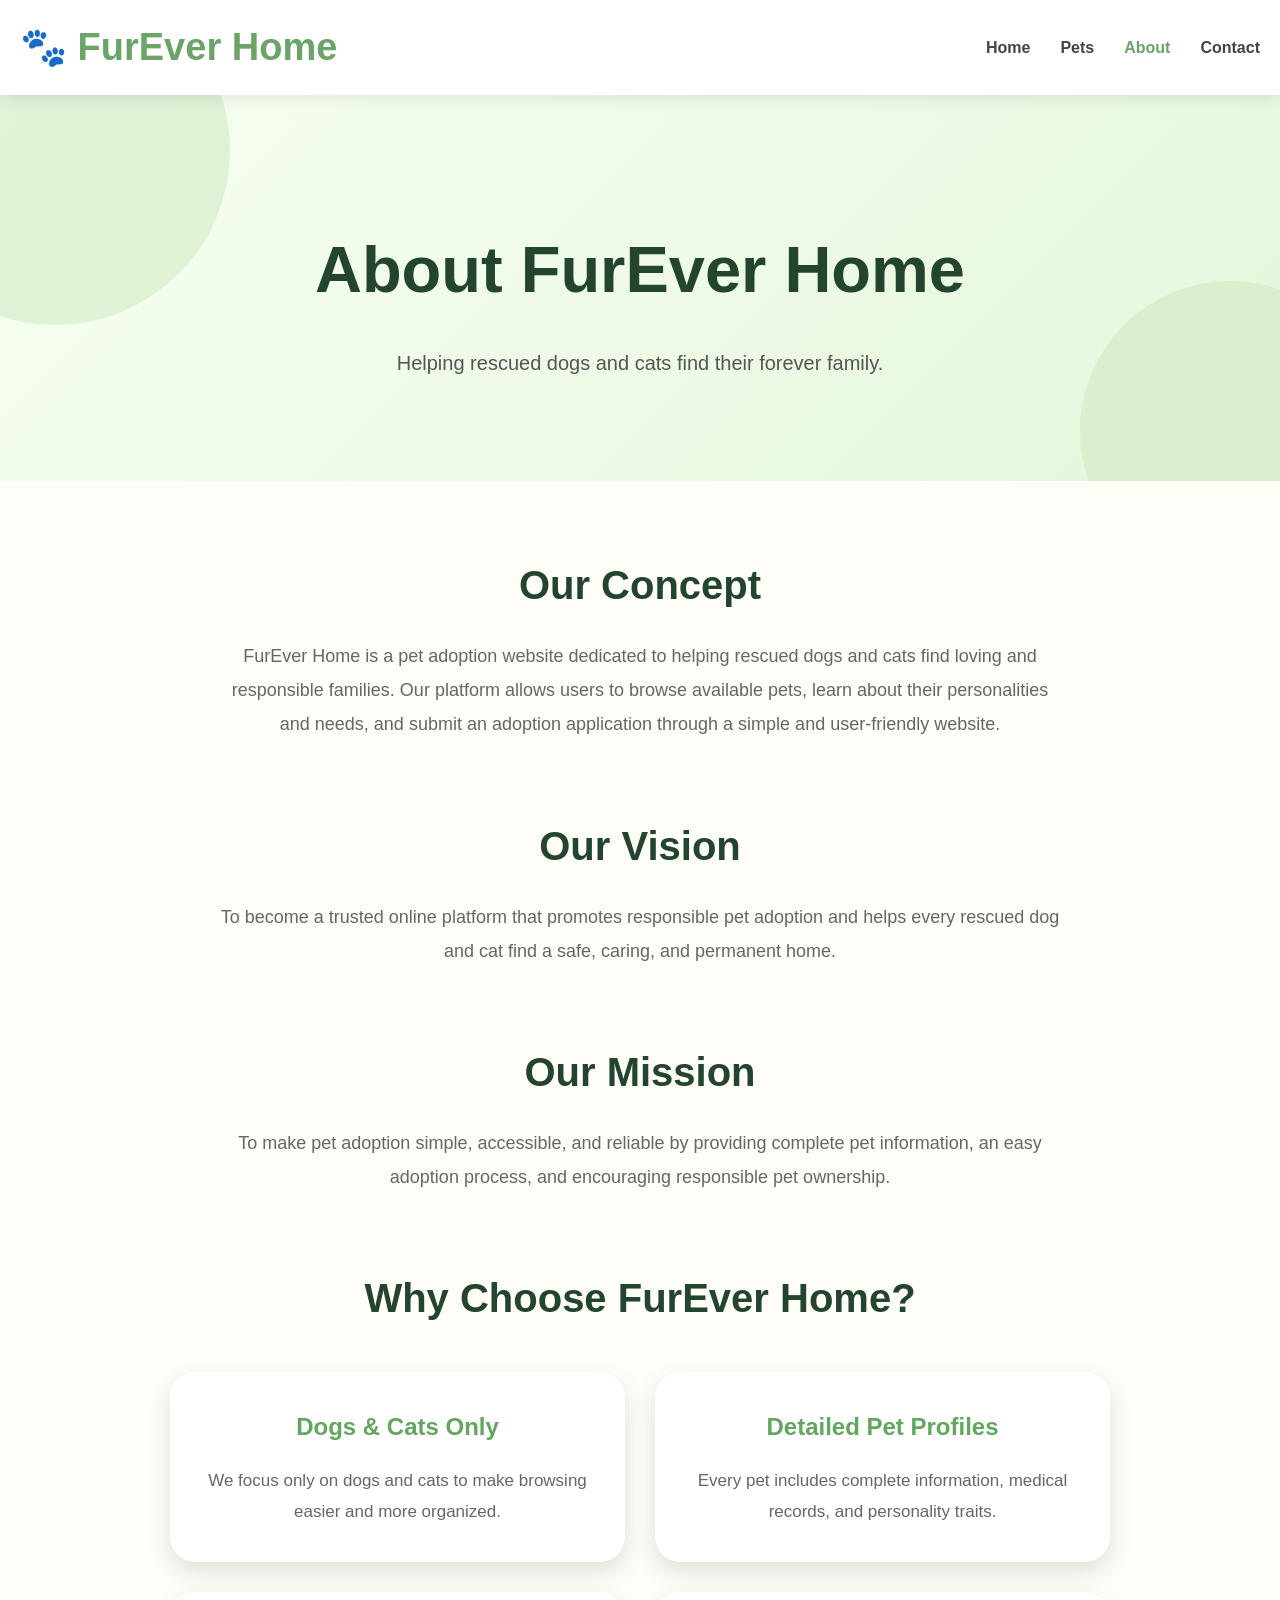
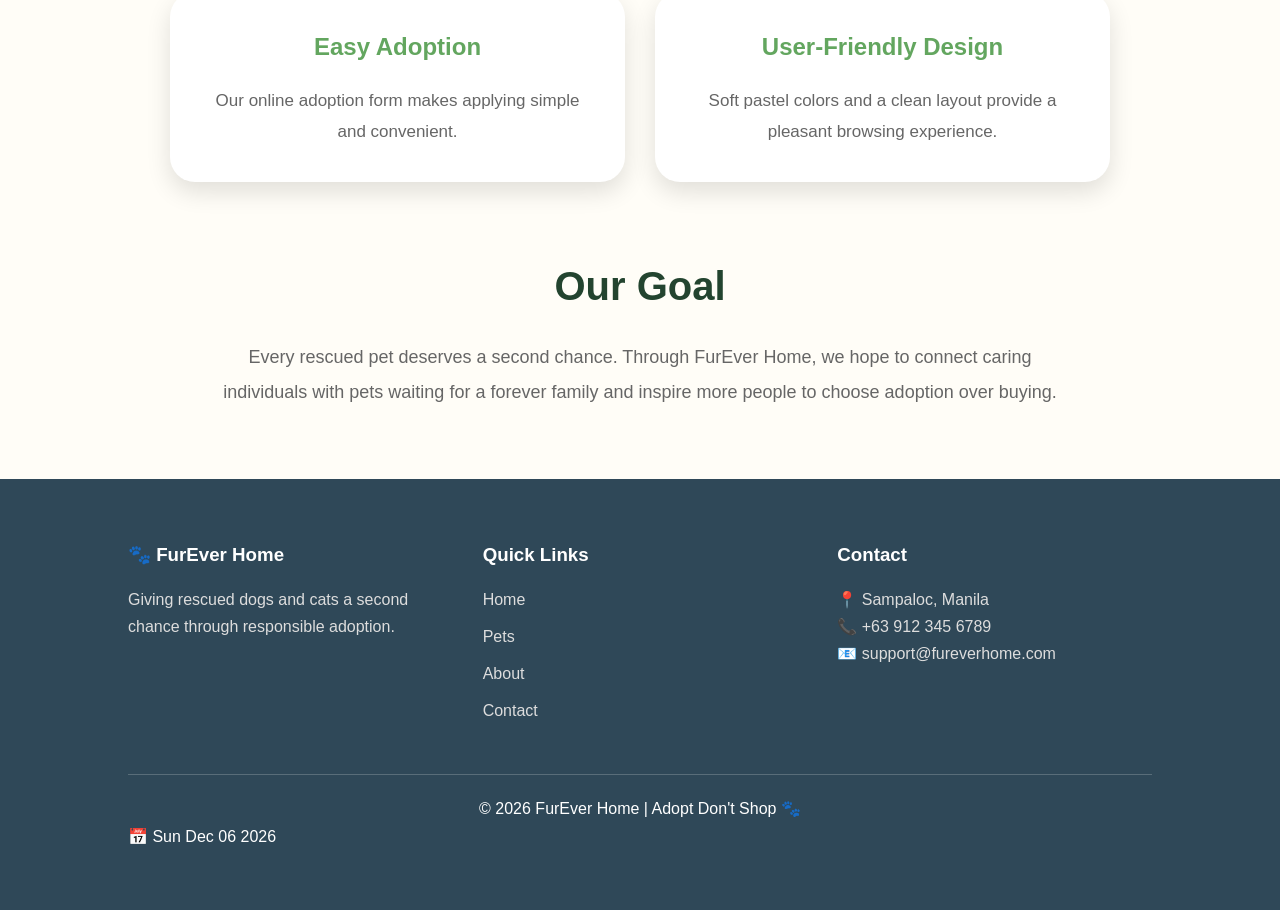
==== commit ebbf9e0c: "Update about.html" ====
--- a/about.html
+++ b/about.html
@@ -2,20 +2,13 @@
 <html lang="en">
 
 <head>
-
     <meta charset="UTF-8">
-
     <meta name="viewport" content="width=device-width, initial-scale=1.0">
-
     <title>About Us | FurEver Home</title>
-
     <meta name="description"
         content="Learn more about FurEver Home and our mission to help rescued dogs and cats find loving families.">
-
     <link rel="stylesheet" href="style.css">
-
     <script src="script.js" defer></script>
-
 </head>
 
 <body>
@@ -31,15 +24,10 @@
 </div>
 
 <ul>
-
 <li><a href="index.html">Home</a></li>
-
 <li><a href="pets.html">Pets</a></li>
-
 <li><a href="about.html" class="active">About</a></li>
-
 <li><a href="contact.html">Contact</a></li>
-
 </ul>
 
 </nav>
@@ -229,4 +217,4 @@
 
 </body>
 
-</html>+</html>
--- a/style.css
+++ b/style.css
@@ -1,4811 +1,2234 @@
-/* ============================
-   FUREVER HOME
-   GLOBAL STYLES
-=============================*/
-
-*{
-    margin:0;
-    padding:0;
-    box-sizing:border-box;
-    scroll-behavior:smooth;
-}
-
-:root{
-
-    --primary:#6BA368;
-    --secondary:#A3D9A5;
-    --accent:#FFD166;
-    --light:#FFFDF7;
-    --dark:#2F4858;
-    --gray:#666;
-    --shadow:0 10px 25px rgba(0,0,0,.12);
-
-}
-
-body{
-
-    font-family:Arial, Helvetica, sans-serif;
-
-    background:var(--light);
-
-    color:#333;
-
-    line-height:1.7;
-
-}
-
-img{
-
-    width:100%;
-
-    display:block;
-
-}
-
-a{
-
-    text-decoration:none;
-
-}
-
-ul{
-
-    list-style:none;
-
-}
-
-section{
-
-    padding:80px 10%;
-
-}
-
-h1,h2,h3{
-
-    color:var(--dark);
-
-}
-
-h2{
-
-    text-align:center;
-
-    margin-bottom:20px;
-
-    font-size:40px;
-
-}
-
-/*============================
-HEADER
-=============================*/
-
-header{
-
-    position:sticky;
-
-    top:0;
-
-    z-index:1000;
-
-    background:white;
-
-    box-shadow:0 5px 15px rgba(0,0,0,.08);
-
-}
-
-nav{
-
-    width:90%;
-
-    margin:auto;
-
-    display:flex;
-
-    justify-content:space-between;
-
-    align-items:center;
-
-    height:85px;
-
-}
-
-.logo{
-
-    font-size:38px;
-
-    font-weight:bold;
-
-    color:var(--primary);
-
-}
-
-nav ul{
-
-    display:flex;
-
-    gap:30px;
-
-}
-
-nav ul li a{
-
-    color:#444;
-
-    font-weight:600;
-
-    transition:.3s;
-
+/* ==========================================
+   FUREVER HOME — GLOBAL STYLES
+========================================== */
+
+* {
+    margin: 0;
+    padding: 0;
+    box-sizing: border-box;
+    scroll-behavior: smooth;
+}
+
+:root {
+    --primary: #6BA368;
+    --secondary: #A3D9A5;
+    --accent: #FFD166;
+    --light: #FFFDF7;
+    --dark: #2F4858;
+    --gray: #666;
+    --shadow: 0 10px 25px rgba(0,0,0,.12);
+}
+
+body {
+    font-family: Arial, Helvetica, sans-serif;
+    background: var(--light);
+    color: #333;
+    line-height: 1.7;
+    overflow-x: hidden;
+}
+
+img {
+    max-width: 100%;
+    height: auto;
+    display: block;
+}
+
+a {
+    text-decoration: none;
+    transition: .3s;
+}
+
+ul {
+    list-style: none;
+}
+
+section {
+    padding: 80px 10%;
+}
+
+h1, h2, h3 {
+    color: var(--dark);
+}
+
+h2 {
+    text-align: center;
+    margin-bottom: 20px;
+    font-size: 40px;
+}
+
+/* ==========================================
+   HEADER & NAVIGATION
+========================================== */
+
+header {
+    position: sticky;
+    top: 0;
+    z-index: 1000;
+    background: white;
+    box-shadow: 0 5px 15px rgba(0,0,0,.08);
+}
+
+nav {
+    width: 100%;
+    padding: 15px 20px;
+    display: flex;
+    justify-content: space-between;
+    align-items: center;
+    flex-wrap: wrap;
+}
+
+.logo {
+    font-size: 38px;
+    font-weight: bold;
+    color: var(--primary);
+}
+
+nav ul {
+    display: flex;
+    gap: 30px;
+}
+
+nav ul li a {
+    color: #444;
+    font-weight: 600;
+    transition: .3s;
 }
 
 nav ul li a:hover,
-
-.active{
-
-    color:var(--primary);
-
-}
-
-/*============================
-BUTTONS
-=============================*/
-
-button{
-
-    background:var(--primary);
-
-    color:white;
-
-    border:none;
-
-    padding:15px 35px;
-
-    border-radius:30px;
-
-    cursor:pointer;
-
-    font-size:17px;
-
-    transition:.3s;
-
-}
-
-button:hover{
-
-    background:#4E8B55;
-
-    transform:translateY(-3px);
-
-}
-/*============================
-CARDS
-=============================*/
-
-.cards{
-
-    display:grid;
-
-    grid-template-columns:repeat(auto-fit,minmax(260px,1fr));
-
-    gap:30px;
-
-    margin-top:40px;
-
-}
-
-.card{
-
-    background:white;
-
-    border-radius:20px;
-
-    overflow:hidden;
-
-    box-shadow:var(--shadow);
-
-    transition:.3s;
-
-}
-
-.card:hover{
-
-    transform:translateY(-8px);
-
-}
-
-.card img{
-
-    height:260px;
-
-    object-fit:cover;
-
-}
-
-.card h3{
-
-    padding-top:20px;
-
-    text-align:center;
-
-}
-
-.card p{
-
-    padding:10px 20px 25px;
-
-    text-align:center;
-
-    color:var(--gray);
-
-}
-
-/*============================
-REGISTER BUTTON
-=============================*/
-
-.floating-register{
-
-    position:fixed;
-
-    bottom:25px;
-
-    right:25px;
-
-    z-index:100;
-
-}
-
-.floating-register a{
-
-    background:var(--accent);
-
-    color:#222;
-
-    padding:14px 22px;
-
-    border-radius:30px;
-
-    font-weight:bold;
-
-    box-shadow:var(--shadow);
-
-}
-/*============================
-MODALS
-=============================*/
-
-.modal{
-
-    position:fixed;
-
-    inset:0;
-
-    background:rgba(0,0,0,.6);
-
-    display:none;
-
-    justify-content:center;
-
-    align-items:center;
-
-    z-index:2000;
-
-}
-
-.modal-content{
-
-    background:white;
-
-    width:90%;
-
-    max-width:500px;
-
-    border-radius:20px;
-
-    padding:35px;
-
-}
-
-.modal-content h2{
-
-    text-align:left;
-
-    margin-bottom:15px;
-
-}
-
-.modal-content input{
-
-    width:100%;
-
-    padding:14px;
-
-    margin:10px 0;
-
-    border:1px solid #ddd;
-
-    border-radius:10px;
-
-}
-
-.modal-content ul{
-
-    margin:15px 0;
-
-}
-
-.modal-content li{
-
-    margin-bottom:10px;
-
-}
-
-.modal-content{
-
-    background:white;
-
-    width:90%;
-
-    max-width:500px;
-
-    border-radius:20px;
-
-    padding:35px;
-
-}
-
-.modal-content h2{
-
-    text-align:left;
-
-    margin-bottom:15px;
-
-}
-
-.modal-content input{
-
-    width:100%;
-
-    padding:14px;
-
-    margin:10px 0;
-
-    border:1px solid #ddd;
-
-    border-radius:10px;
-
-}
-
-.modal-content ul{
-
-    margin:15px 0;
-
-}
-
-.modal-content li{
-
-    margin-bottom:10px;
-
-}
-
-/* ============================
-   TERMS CHECKBOX
-============================ */
-
-.modal-content label{
-
-    display:flex;
-
-    align-items:center;
-
-    justify-content:flex-start;
-
-    gap:10px;
-
-    margin:20px 0;
-
-    text-align:left;
-
-}
-
-.modal-content input[type="checkbox"]{
-
-    width:auto;
-
-    margin:0;
-
-    padding:0;
-
-    border:none;
-
-}
-
-/* CONTINUE BUTTON */
-
-#continueBtn{
-
-    display:block;
-
-    margin:20px auto 0;
-
-}
-/*=====================================
-HOME PAGE
-======================================*/
-
-/* =========================================
-   HERO SECTION (REPLACE YOUR OLD HERO CSS)
-========================================= */
-
-.hero{
-    display:flex;
-    justify-content:space-between;
-    align-items:center;
-    min-height:90vh;
-    padding:70px 8%;
-    background:linear-gradient(135deg,#F9FFF6,#EAF8E2);
-    overflow:hidden;
-    position:relative;
-}
-
-/* Decorative Shapes */
-
-.hero::before{
-    content:"";
-    position:absolute;
-    width:550px;
-    height:550px;
-    background:#D8EDC9;
-    border-radius:50%;
-    top:-220px;
-    right:-170px;
-    opacity:.8;
-}
-
-.hero::after{
-    content:"";
-    position:absolute;
-    width:700px;
-    height:250px;
-    background:#9BC88A;
-    border-radius:50%;
-    bottom:-170px;
-    left:-120px;
-}
-
-/* LEFT SIDE */
-
-.hero-content{
-    width:50%;
-    position:relative;
-    z-index:2;
-}
-
-.greeting{
-    color:#6AA45F;
-    font-size:32px;
-    font-weight:700;
-    margin-bottom:15px;
-}
-
-.hero h1{
-    font-size:78px;
-    line-height:1.1;
-    color:#222;
-    margin-bottom:25px;
-    font-weight:800;
-}
-
-.hero h1 span{
-    color:#6AA45F;
-}
-
-.hero-text{
-    font-size:25px;
-    line-height:1.8;
-    color:#555;
-    max-width:600px;
-    margin-bottom:40px;
-}
-
-/* BUTTON */
-
-.hero-btn{
-    display:inline-block;
-    background:#69A95D;
-    color:white;
-    text-decoration:none;
-    padding:18px 40px;
-    border-radius:50px;
-    font-size:23px;
-    font-weight:bold;
-    transition:.3s;
-}
-
-.hero-btn:hover{
-    background:#4F8C48;
-    transform:translateY(-4px);
-}
-
-/* RIGHT IMAGE ON HOME PAGE */
-
-.hero-image{
-
-    width:45%;
-
-    position:relative;
-
-    z-index:2;
-
-    text-align:right;
-
-}
-
-.hero-image img{
-
-    width:550px;
-
-    height:550px;
-
-    max-width:none;
-
-}
-/* RESPONSIVE */
-
-@media(max-width:992px){
-
-.hero{
-    flex-direction:column;
-    text-align:center;
-    padding-top:120px;
-}
-
-.hero-content{
-    width:100%;
-}
-
-.hero-image{
-    width:85%;
-    margin-top:40px;
-}
-
-.hero h1{
-    font-size:55px;
-}
-
-.hero-text{
-    font-size:20px;
-}
-
-}
-
-@media(max-width:600px){
-
-.hero h1{
-    font-size:42px;
-}
-
-.hero-text{
-    font-size:18px;
-}
-
-.hero-btn{
-    width:100%;
-    text-align:center;
-}
-
+.active {
+    color: var(--primary);
+}
+
+/* ==========================================
+   BUTTONS
+========================================== */
+
+button {
+    background: var(--primary);
+    color: white;
+    border: none;
+    padding: 15px 35px;
+    border-radius: 30px;
+    cursor: pointer;
+    font-size: 17px;
+    transition: .3s;
+}
+
+button:hover {
+    background: #4E8B55;
+    transform: translateY(-3px);
+    box-shadow: 0 10px 25px rgba(0,0,0,.15);
+}
+
+/* ==========================================
+   CARDS
+========================================== */
+
+.cards {
+    display: grid;
+    grid-template-columns: repeat(auto-fit, minmax(260px, 1fr));
+    gap: 30px;
+    margin-top: 40px;
+}
+
+.card {
+    background: white;
+    border-radius: 20px;
+    overflow: hidden;
+    box-shadow: var(--shadow);
+    transition: .3s;
+}
+
+.card:hover {
+    transform: translateY(-8px);
+}
+
+.card img {
+    height: 260px;
+    object-fit: cover;
+}
+
+.card h3 {
+    padding-top: 20px;
+    text-align: center;
+}
+
+.card p {
+    padding: 10px 20px 25px;
+    text-align: center;
+    color: var(--gray);
+}
+
+/* ==========================================
+   FLOATING REGISTER BUTTON
+========================================== */
+
+.floating-register {
+    position: fixed;
+    bottom: 25px;
+    right: 25px;
+    z-index: 100;
+}
+
+.floating-register a {
+    background: var(--accent);
+    color: #222;
+    padding: 14px 22px;
+    border-radius: 30px;
+    font-weight: bold;
+    box-shadow: var(--shadow);
+}
+
+/* ==========================================
+   MODALS
+========================================== */
+
+.modal {
+    position: fixed;
+    inset: 0;
+    background: rgba(0,0,0,.6);
+    display: none;
+    justify-content: center;
+    align-items: center;
+    z-index: 2000;
+}
+
+.modal-content {
+    background: white;
+    width: 90%;
+    max-width: 500px;
+    border-radius: 20px;
+    padding: 35px;
+}
+
+.modal-content h2 {
+    text-align: left;
+    margin-bottom: 15px;
+}
+
+.modal-content input {
+    width: 100%;
+    padding: 14px;
+    margin: 10px 0;
+    border: 1px solid #ddd;
+    border-radius: 10px;
+}
+
+.modal-content ul {
+    margin: 15px 0;
+}
+
+.modal-content li {
+    margin-bottom: 10px;
+}
+
+.modal-content label {
+    display: flex;
+    align-items: center;
+    justify-content: flex-start;
+    gap: 10px;
+    margin: 20px 0;
+    text-align: left;
+}
+
+.modal-content input[type="checkbox"] {
+    width: auto;
+    margin: 0;
+    padding: 0;
+    border: none;
+}
+
+#continueBtn {
+    display: block;
+    margin: 20px auto 0;
+}
+
+/* ==========================================
+   HOME PAGE (HERO & INTRO)
+========================================== */
+
+.hero {
+    display: flex;
+    justify-content: space-between;
+    align-items: center;
+    min-height: 90vh;
+    padding: 80px 8%;
+    background: linear-gradient(135deg, #F7FFF3, #E5F6DB);
+    overflow: hidden;
+    position: relative;
+}
+
+.hero::before {
+    content: "";
+    position: absolute;
+    width: 900px;
+    height: 700px;
+    right: -150px;
+    top: -150px;
+    background: #CFE8BF;
+    border-radius: 50%;
+    opacity: .35;
+}
+
+.hero::after {
+    content: "";
+    position: absolute;
+    width: 500px;
+    height: 500px;
+    left: -120px;
+    bottom: -220px;
+    background: #DDEFD2;
+    border-radius: 50%;
+}
+
+.hero-content {
+    width: 100%;
+    display: flex;
+    align-items: center;
+    justify-content: space-between;
+    gap: 50px;
+    position: relative;
+    z-index: 2;
+}
+
+.greeting {
+    color: #6AA45F;
+    font-size: 32px;
+    font-weight: 700;
+    margin-bottom: 15px;
+}
+
+.hero h1 {
+    font-size: 78px;
+    line-height: 1.1;
+    color: #222;
+    margin-bottom: 25px;
+    font-weight: 800;
+}
+
+.hero h1 span {
+    color: #6AA45F;
+}
+
+.hero-text {
+    flex: 1;
+    font-size: 25px;
+    line-height: 1.8;
+    color: #555;
+    max-width: 600px;
+    margin-bottom: 40px;
+}
+
+.hero-text h1 {
+    font-size: 4rem;
+    line-height: 1.1;
+    color: #222;
+    margin-bottom: 25px;
+}
+
+.hero-text span {
+    color: #5E8B4A;
+}
+
+.hero-text p {
+    font-size: 1.2rem;
+    line-height: 1.8;
+    color: #555;
+    margin-bottom: 35px;
+}
+
+.hero-btn {
+    display: inline-block;
+    background: #6E9F58;
+    color: white;
+    padding: 16px 40px;
+    border-radius: 40px;
+    text-decoration: none;
+    font-size: 1.1rem;
+    font-weight: 600;
+    transition: .3s;
+}
+
+.hero-btn:hover {
+    background: #5b8749;
+    transform: translateY(-3px);
+}
+
+.hero-image {
+    width: 45%;
+    position: relative;
+    z-index: 2;
+    text-align: right;
+}
+
+.hero-image img {
+    width: 100%;
+    max-width: 550px;
+    height: auto;
 }
 
 /* INTRODUCTION */
 
-.intro{
-
-    display:grid;
-
-    grid-template-columns:1fr 1fr;
-
-    gap:70px;
-
-    align-items:center;
-
-}
-
-.intro-image img{
-
-    width:550px;
-
-    height:600px;
-
-    object-fit:cover;
-
-    border-radius:20px;
-
-    box-shadow:var(--shadow);
-
-}
-
-.intro-text h2{
-
-    text-align:center;
-
-    margin:20px auto;
-
-    max-width:700px;
-
-    color:#666;
-
-    font-size:35px;
-
-    line-height:1.7;
-
-
-
-}
-
-.intro-text p{
-
-    margin-bottom:20px;
-
-    color:#555;
-
-    font-size:18px;
-
-    
-
-}
-
-.intro-text button{
-
-    margin-top:15px;
-
-
-}
-
-.section-description{
-
-    text-align:center;
-
-    margin:20px auto;
-
-    max-width:700px;
-
-    color:#666;
-
-    font-size:18px;
-
-    line-height:1.7;
-
+.intro {
+    display: grid;
+    grid-template-columns: 1fr 1fr;
+    gap: 70px;
+    align-items: center;
+}
+
+.intro-image img {
+    width: 550px;
+    height: 600px;
+    object-fit: cover;
+    border-radius: 20px;
+    box-shadow: var(--shadow);
+}
+
+.intro-text h2 {
+    text-align: center;
+    margin: 20px auto;
+    max-width: 700px;
+    color: #666;
+    font-size: 35px;
+    line-height: 1.7;
+}
+
+.intro-text p {
+    margin-bottom: 20px;
+    color: #555;
+    font-size: 18px;
+}
+
+.intro-text button {
+    margin-top: 15px;
+}
+
+.section-description {
+    text-align: center;
+    margin: 20px auto;
+    max-width: 700px;
+    color: #666;
+    font-size: 18px;
+    line-height: 1.7;
 }
 
 /* VIDEO */
 
-.video-section{
-
-    text-align:center;
-
-    padding:60px 0;
-
-}
-
-.video-section p{
-
-    max-width:700px;
-
-    margin:20px auto 40px;
-
-    color:#666;
-
-}
-
-.video-section video{
-
-    display:block;
-
-    width:800px;
-
-    height:450px;
-
-    margin:0 auto;
-
-    object-fit:cover;
-
-    border-radius:20px;
-
-    box-shadow:var(--shadow);
-
+.video-section {
+    text-align: center;
+    padding: 60px 0;
+}
+
+.video-section p {
+    max-width: 700px;
+    margin: 20px auto 40px;
+    color: #666;
+}
+
+.video-section video {
+    display: block;
+    width: 800px;
+    height: 450px;
+    margin: 0 auto;
+    object-fit: cover;
+    border-radius: 20px;
+    box-shadow: var(--shadow);
 }
 
 /* WHY CHOOSE US */
 
-.why{
-
-    background:#F5FDF6;
-
-}
-
-.why .cards article{
-
-    background:white;
-
-    padding:35px;
-
-    border-radius:18px;
-
-    box-shadow:var(--shadow);
-
-    text-align:center;
-
-    transition:.3s;
-
-}
-
-.why .cards article:hover{
-
-    transform:translateY(-8px);
-
-}
-
-.why h3{
-
-    color:var(--primary);
-
-    margin-bottom:15px;
-
-}
-
+.why {
+    background: #F5FDF6;
+}
+
+.why .cards article {
+    background: white;
+    padding: 35px;
+    border-radius: 18px;
+    box-shadow: var(--shadow);
+    text-align: center;
+    transition: .3s;
+}
+
+.why .cards article:hover {
+    transform: translateY(-8px);
+}
+
+.why h3 {
+    color: var(--primary);
+    margin-bottom: 15px;
+}
 
 /* STATISTICS */
 
-.stats{
-
-    display:grid;
-
-    grid-template-columns:repeat(4,1fr);
-
-    gap:30px;
-
-    text-align:center;
-
-}
-
-.stats div{
-
-    background:white;
-
-    padding:35px;
-
-    border-radius:20px;
-
-    box-shadow:var(--shadow);
-
-}
-
-.stats h2{
-
-    color:var(--primary);
-
-    font-size:50px;
-
-    margin-bottom:10px;
-
-}
-
-.stats p{
-
-    color:#666;
-
-}
-
+.stats {
+    display: grid;
+    grid-template-columns: repeat(4, 1fr);
+    gap: 30px;
+    text-align: center;
+}
+
+.stats div {
+    background: white;
+    padding: 35px;
+    border-radius: 20px;
+    box-shadow: var(--shadow);
+}
+
+.stats h2 {
+    color: var(--primary);
+    font-size: 50px;
+    margin-bottom: 10px;
+}
+
+.stats p {
+    color: #666;
+}
 
 /* TESTIMONIALS */
 
-.testimonials{
-
-    background:#FFFDF6;
-
-}
-
-.testimonials .cards article{
-
-    background:white;
-
-    padding:35px;
-
-    border-radius:20px;
-
-    box-shadow:var(--shadow);
-
-}
-
-.testimonials p{
-
-    font-style:italic;
-
-    margin-bottom:20px;
-
-    color:#555;
-
-}
-
-.testimonials strong{
-
-    color:var(--primary);
-
-}
-
+.testimonials {
+    background: #FFFDF6;
+}
+
+.testimonials .cards article {
+    background: white;
+    padding: 35px;
+    border-radius: 20px;
+    box-shadow: var(--shadow);
+}
+
+.testimonials p {
+    font-style: italic;
+    margin-bottom: 20px;
+    color: #555;
+}
+
+.testimonials strong {
+    color: var(--primary);
+}
 
 /* CALL TO ACTION */
 
-.cta{
-
-    text-align:center;
-
-    background:linear-gradient(
-        135deg,
-        #6BA368,
-        #4E8B55
-    );
-
-    color:white;
-
-}
-
-.cta h2{
-
-    color:white;
-
-    margin-bottom:20px;
-
-}
-
-.cta p{
-
-    max-width:650px;
-
-    margin:auto;
-
-    margin-bottom:35px;
-
-    font-size:18px;
-
-}
-
-.cta button{
-
-    background:white;
-
-    color:var(--primary);
-
-    font-weight:bold;
-
-}
-
-.cta button:hover{
-
-    background:#f3f3f3;
-
-}
-
-/*=====================================
-PETS PAGE
-======================================*/
-
-/* PAGE HEADER */
-
-.pets-header{
-
-    background:linear-gradient(
-        rgba(0,0,0,.45),
-        rgba(0,0,0,.45)
-    ),
-    url("images/pets-banner.jpg");
-
-    background-size:cover;
-
-    background-position:center;
-
-    color:white;
-
-    text-align:center;
-
-    padding:100px 10%;
-
-}
-
-.pets-header h1{
-
-    font-size:55px;
-
-    color:white;
-
-    margin-bottom:15px;
-
-}
-
-.pets-header p{
-
-    font-size:20px;
-
-    max-width:700px;
-
-    margin:auto;
-
-}
-
-
-/* SEARCH */
-
-.search{
-
-    display:flex;
-
-    justify-content:center;
-
-    margin:50px auto 30px;
-
-}
-
-.search input{
-
-    width:100%;
-
-    max-width:600px;
-
-    padding:15px 20px;
-
-    border:2px solid #ddd;
-
-    border-radius:50px;
-
-    font-size:17px;
-
-    outline:none;
-
-    transition:.3s;
-
-}
-
-.search input:focus{
-
-    border-color:var(--primary);
-
-    box-shadow:0 0 10px rgba(107,163,104,.2);
-
-}
-
-
-/* FILTER BUTTONS */
-
-.filter-buttons{
-
-    display:flex;
-
-    justify-content:center;
-
-    flex-wrap:wrap;
-
-    gap:15px;
-
-    margin-bottom:40px;
-
-}
-
-.filter-buttons button{
-
-    border-radius:30px;
-
-    padding:12px 28px;
-
-}
-
-
-
-/* ===============================
-   PET IMAGE SIZE FIX
-================================ */
-
-
-.pet-card .pet-image{
-
-    width:100%;
-
-    height:220px;
-
-    overflow:hidden;
-
-}
-
-
-
-.pet-card .pet-image img{
-
-    width:100%;
-
-    height:220px;
-
-    object-fit:cover;
-
-    object-position:center;
-
-}
-
-
-/* BADGE */
-
-.badge{
-
-    position:absolute;
-
-    top:15px;
-
-    left:15px;
-
-    background:var(--accent);
-
-    color:#222;
-
-    padding:8px 16px;
-
-    border-radius:30px;
-
-    font-size:14px;
-
-    font-weight:bold;
-
-}
-
-.badge.new{
-
-    background:#6BA368;
-
-    color:white;
-
-}
-
-.badge.adopted{
-
-    background:#D9534F;
-
-    color:white;
-
-}
-
-
-/* CONTENT */
-
-.pet-info{
-
-    padding:25px;
-
-}
-
-.pet-info h3{
-
-    color:var(--primary);
-
-    margin-bottom:10px;
-
-    font-size:24px;
-
-}
-
-.pet-info p{
-
-    color:#666;
-
-    margin-bottom:8px;
-
-}
-
-.pet-info span{
-
-    font-weight:bold;
-
-}
-
-
-/* BUTTON */
-
-.pet-info a{
-
-    display:inline-block;
-
-    margin-top:20px;
-
-}
-
-.pet-info button{
-
-    width:100%;
-
-}
-
-
-/* CATEGORY */
-
-.category-title{
-
-    margin-top:60px;
-
-    margin-bottom:25px;
-
-    color:var(--primary);
-
-    font-size:34px;
-
-}
-
-
-/* EMPTY MESSAGE */
-
-.no-results{
-
-    text-align:center;
-
-    color:#888;
-
-    font-size:20px;
-
-    margin-top:50px;
-
-}
-
-
-/* PET FACTS */
-
-.pet-facts{
-
-    display:grid;
-
-    grid-template-columns:repeat(auto-fit,minmax(220px,1fr));
-
-    gap:20px;
-
-    margin-top:70px;
-
-}
-
-.pet-facts article{
-
-    background:white;
-
-    padding:25px;
-
-    border-radius:18px;
-
-    text-align:center;
-
-    box-shadow:var(--shadow);
-
-}
-
-.pet-facts h3{
-
-    color:var(--primary);
-
-    margin-bottom:10px;
-
-}
-
-
-/* ADOPTION REMINDER */
-
-.reminder{
-
-    margin-top:80px;
-
-    background:#FFF8E8;
-
-    border-left:8px solid var(--accent);
-
-    padding:30px;
-
-    border-radius:15px;
-
-}
-
-.reminder h2{
-
-    text-align:left;
-
-    color:var(--primary);
-
-    margin-bottom:15px;
-
-}
-
-.reminder p{
-
-    color:#555;
-
-}
-
-/* ==========================================
-   PET DETAILS PAGE NEW DESIGN
-========================================== */
-
-
-/* MAIN PET PROFILE */
-
-.pet-profile{
-
-    display:grid;
-
-    grid-template-columns: 1fr 1fr;
-
-    gap:60px;
-
-    align-items:start;
-
-    padding:90px 8%;
-
-    background:#F7FFF3;
-
-}
-
-
-
-/* PET IMAGE */
-
-.pet-profile-image{
-
-    background:white;
-
-    border-radius:25px;
-
-    overflow:hidden;
-
-    box-shadow:
-    0 10px 30px rgba(0,0,0,.12);
-
-    height:600px;
-
-}
-
-
-
-.pet-profile-image img{
-
-    width:100%;
-
-    height:100%;
-
-    object-fit:cover;
-
-}
-
-
-
-
-
-/* INFORMATION BOX */
-
-.pet-profile-info{
-
-    background:white;
-
-    padding:45px;
-
-    border-radius:25px;
-
-    box-shadow:
-    0 10px 30px rgba(0,0,0,.12);
-
-}
-
-
-
-
-
-.pet-profile-info h1{
-
-    font-size:48px;
-
-    color:#23442F;
-
-    margin-bottom:10px;
-
-}
-
-
-
-
-
-.pet-breed{
-
-    color:#63A65F;
-
-    font-size:22px;
-
-    font-weight:bold;
-
-    margin-bottom:25px;
-
-}
-
-
-
-
-
-/* TAGS */
-
-.pet-tags{
-
-    display:flex;
-
-    flex-wrap:wrap;
-
-    gap:12px;
-
-    margin-bottom:30px;
-
-}
-
-
-
-.pet-tags span{
-
-    background:#F1F8EE;
-
-    color:#555;
-
-    padding:10px 18px;
-
-    border-radius:30px;
-
-    font-size:15px;
-
-    font-weight:bold;
-
-}
-
-
-
-
-
-/* INFORMATION SECTIONS */
-
-.pet-section{
-
-    margin-top:25px;
-
-}
-
-
-
-.pet-section h3{
-
-    color:#63A65F;
-
-    font-size:22px;
-
-    margin-bottom:10px;
-
-}
-
-
-
-.pet-section p{
-
-    color:#666;
-
-    line-height:1.7;
-
-}
-
-
-
-.pet-section ul{
-
-    padding-left:20px;
-
-    color:#666;
-
-}
-
-
-
-.pet-section li{
-
-    margin-bottom:8px;
-
-}
-
-
-
-
-
-/* ADOPT BUTTON */
-
-.adopt-button{
-
-    display:block;
-
-    text-align:center;
-
-    margin-top:35px;
-
-    background:#63A65F;
-
-    color:white;
-
-    padding:16px;
-
-    border-radius:40px;
-
-    font-size:18px;
-
-    font-weight:bold;
-
-    transition:.3s;
-
-}
-
-
-
-.adopt-button:hover{
-
-    background:#4E8B55;
-
-    transform:translateY(-3px);
-
-}
-
-
-
-
-
-
-/* ==========================================
-   SIMILAR PETS
-========================================== */
-
-
-.similar-pets{
-
-    padding:80px 8%;
-
-}
-
-
-
-.section-title{
-
-    text-align:center;
-
-    margin-bottom:45px;
-
-}
-
-
-
-.section-title h2{
-
-    color:#23442F;
-
-}
-
-
-
-.section-title p{
-
-    color:#666;
-
-}
-
-
-
-
-
-
-.similar-grid{
-
-    display:grid;
-
-    grid-template-columns:repeat(3,1fr);
-
-    gap:30px;
-
-}
-
-
-
-
-
-.similar-card{
-
-    background:white;
-
-    border-radius:20px;
-
-    overflow:hidden;
-
-    box-shadow:
-    0 10px 25px rgba(0,0,0,.1);
-
-    transition:.3s;
-
-}
-
-
-
-.similar-card:hover{
-
-    transform:translateY(-8px);
-
-}
-
-
-
-
-
-.similar-card img{
-
-    width:100%;
-
-    height:250px;
-
-    object-fit:cover;
-
-}
-
-
-
-
-
-.similar-content{
-
-    padding:25px;
-
-    text-align:center;
-
-}
-
-
-
-.similar-content h3{
-
-    color:#23442F;
-
-    margin-bottom:8px;
-
-}
-
-
-
-.similar-content p{
-
-    color:#666;
-
-    margin-bottom:20px;
-
-}
-
-
-
-
-
-.similar-content a{
-
-    display:inline-block;
-
-    background:#63A65F;
-
-    color:white;
-
-    padding:10px 25px;
-
-    border-radius:30px;
-
-    font-weight:bold;
-
-}
-
-
-
-.similar-content a:hover{
-
-    background:#4E8B55;
-
-}/* ==========================================
-   ADOPTION PROCESS
-========================================== */
-
-
-.adoption-process{
-
-    padding:80px 8%;
-
-    background:#F7FFF3;
-
-}
-
-
-
-.adoption-process .section-title{
-
-    margin-bottom:50px;
-
-}
-
-
-
-.process-grid{
-
-    display:grid;
-
-    grid-template-columns:repeat(4,1fr);
-
-    gap:25px;
-
-}
-
-
-
-.process-card{
-
-    background:white;
-
-    padding:35px 25px;
-
-    border-radius:20px;
-
-    text-align:center;
-
-    box-shadow:
-    0 10px 25px rgba(0,0,0,.08);
-
-    transition:.3s;
-
-}
-
-
-
-.process-card:hover{
-
-    transform:translateY(-8px);
-
-}
-
-
-
-.process-card h3{
-
-    width:60px;
-
-    height:60px;
-
-    display:flex;
-
-    align-items:center;
-
-    justify-content:center;
-
-    margin:0 auto 20px;
-
-    background:#63A65F;
-
-    color:white;
-
-    border-radius:50%;
-
-    font-size:22px;
-
-}
-
-
-
-.process-card h4{
-
-    color:#23442F;
-
-    font-size:20px;
-
-    margin-bottom:12px;
-
-}
-
-
-
-.process-card p{
-
-    color:#666;
-
-    font-size:15px;
-
-}
-
-
-
-
-
-
-/* ==========================================
-   CALL TO ACTION
-========================================== */
-
-
-.pet-cta{
-
-    background:
-
-    linear-gradient(
-        135deg,
-        #63A65F,
-        #4E8B55
-    );
-
-    padding:80px 8%;
-
-    text-align:center;
-
-    color:white;
-
-}
-
-
-
-.pet-cta h2{
-
-    color:white;
-
-    font-size:40px;
-
-    margin-bottom:15px;
-
-}
-
-
-
-.pet-cta p{
-
-    font-size:18px;
-
-    margin-bottom:35px;
-
-}
-
-
-
-.pet-cta a{
-
-    display:inline-block;
-
-    background:white;
-
-    color:#63A65F;
-
-    padding:15px 40px;
-
-    border-radius:40px;
-
-    font-weight:bold;
-
-    transition:.3s;
-
-}
-
-
-
-.pet-cta a:hover{
-
-    transform:translateY(-4px);
-
-}
-
-
-
-
-
-
-
-/* ==========================================
-   RESPONSIVE DESIGN
-========================================== */
-
-
-
-@media(max-width:1100px){
-
-
-    .pet-profile{
-
-        grid-template-columns:1fr;
-
-    }
-
-
-
-    .pet-profile-image{
-
-        height:500px;
-
-    }
-
-
-
-    .similar-grid{
-
-        grid-template-columns:repeat(2,1fr);
-
-    }
-
-
-
-    .process-grid{
-
-        grid-template-columns:repeat(2,1fr);
-
-    }
-
-
-}
-
-
-
-
-
-@media(max-width:768px){
-
-
-
-    .pet-profile{
-
-        padding:60px 6%;
-
-        gap:35px;
-
-    }
-
-
-
-    .pet-profile-image{
-
-        height:400px;
-
-    }
-
-
-
-    .pet-profile-info{
-
-        padding:30px;
-
-    }
-
-
-
-    .pet-profile-info h1{
-
-        font-size:36px;
-
-    }
-
-
-
-    .similar-grid{
-
-        grid-template-columns:1fr;
-
-    }
-
-
-
-    .process-grid{
-
-        grid-template-columns:1fr;
-
-    }
-
-
-
-    .pet-cta h2{
-
-        font-size:30px;
-
-    }
-
-
-
-    .footer-container{
-
-        grid-template-columns:1fr;
-
-        text-align:center;
-
-    }
-
-
-}
-
-
-
-
-
-@media(max-width:500px){
-
-
-
-    .pet-profile-info h1{
-
-        font-size:30px;
-
-    }
-
-
-
-    .pet-breed{
-
-        font-size:18px;
-
-    }
-
-
-
-    .pet-tags{
-
-        flex-direction:column;
-
-    }
-
-
-
-    .pet-tags span{
-
-        text-align:center;
-
-    }
-
-
-
-    .adopt-button{
-
-        width:100%;
-
-    }
-
-
-
-}
-
-
-/* ===============================
-   PETS HERO
-================================ */
-
-
-.pets-hero{
-
-    background:
-    linear-gradient(
-        135deg,
-        #F7FFF3,
-        #E5F6DB
-    );
-
-    padding:120px 8% 90px;
-
-    text-align:center;
-
-    position:relative;
-
-    overflow:hidden;
-
-}
-
-
-.pets-hero::before{
-
-    content:"";
-
-    position:absolute;
-
-    width:350px;
-
-    height:350px;
-
-    background:#CDE8BE;
-
-    border-radius:50%;
-
-    left:-120px;
-
-    top:-120px;
-
-    opacity:.5;
-
-}
-
-
-
-.pets-hero::after{
-
-    content:"";
-
-    position:absolute;
-
-    width:300px;
-
-    height:300px;
-
-    background:#CDE8BE;
-
-    border-radius:50%;
-
-    right:-100px;
-
-    bottom:-100px;
-
-    opacity:.5;
-
-}
-
-
-
-.hero-content{
-
-    position:relative;
-
-    z-index:2;
-
-}
-
-
-
-/* TITLE */
-
-
-.pets-heading h1{
-
-    font-size:65px;
-
-    line-height:1.1;
-
-    font-weight:800;
-
-    color:#23442F;
-
-    margin-bottom:20px;
-
-}
-
-
-
-.pets-heading span{
-
-    color:#63A65F;
-
-}
-
-
-
-.pets-heading p{
-
-    max-width:700px;
-
-    margin:auto;
-
-    font-size:20px;
-
-    color:#555;
-
-    line-height:1.8;
-
-}
-
-
-/* ===============================
-   SEARCH BAR FIX
-================================ */
-
-.search-container{
-
-    width:100%;
-    max-width:650px;
-    height:60px;
-
-    margin:40px auto 0;
-
-    background:white;
-
-    border-radius:50px;
-
-    display:flex;
-    align-items:center;
-
-    padding:0 25px;
-
-    overflow:hidden;
-
-    box-shadow:
-    0 10px 30px rgba(0,0,0,.1);
-
-}
-
-
-.search-icon{
-
-    flex-shrink:0;
-
-    font-size:22px;
-
-    margin-right:15px;
-
-}
-
-
-
-.search-container input{
-
-    flex:1;
-
-    width:100%;
-
-    height:100%;
-
-    border:none;
-
-    outline:none;
-
-    background:transparent;
-
-    font-size:16px;
-
-    padding:0;
-
-}
-
-
-/* ===============================
-   FILTER BUTTONS
-================================ */
-
-
-.filter-buttons{
-
-
-    display:flex;
-
-    justify-content:center;
-
-    align-items:center;
-
-    gap:15px;
-
-    margin-top:30px;
-
-    flex-wrap:wrap;
-
-
-}
-
-
-
-.filter-btn{
-
-
-    background:white;
-
-    color:#333;
-
-    border:none;
-
-    padding:12px 28px;
-
-    border-radius:30px;
-
-    font-size:16px;
-
-    font-weight:bold;
-
-    cursor:pointer;
-
-    box-shadow:
-    0 8px 20px rgba(0,0,0,.08);
-
-    transition:.3s;
-
-}
-
-
-
-.filter-btn:hover,
-
-.filter-btn.active{
-
-
-    background:#63A65F;
-
-    color:white;
-
-
-}
-
-
-
-
-/* ===============================
-   PET GRID
-================================ */
-
-
-.pets-grid{
-
-    display:grid;
-
-    grid-template-columns:repeat(4,1fr);
-
-    gap:25px;
-
-    align-items:start;
-
-}
-
-
-
-
-
-/* ===============================
-   PET CARD
-================================ */
-
-
-.pet-card{
-
-    background:white;
-
-    border-radius:20px;
-
-    overflow:hidden;
-
-    box-shadow:
-    0 10px 25px rgba(0,0,0,.12);
-
-    transition:.3s;
-
-    max-width:320px;
-
-    margin:auto;
-
-}
-
-
-
-.pet-card:hover{
-
-    transform:translateY(-8px);
-
-}
-
-
-
-
-/* ===============================
-   PET INFORMATION
-================================ */
-
-
-.pet-content{
-
-    padding:20px;
-
-}
-
-
-
-.pet-content h3{
-
-    font-size:23px;
-
-    color:#23442F;
-
-    margin-bottom:5px;
-
-}
-
-
-
-.breed{
-
-    color:#63A65F;
-
-    font-weight:600;
-
-    margin-bottom:15px;
-
-}
-
-
-
-
-
-.pet-info{
-
-    display:flex;
-
-    flex-wrap:wrap;
-
-    gap:8px;
-
-    margin-bottom:15px;
-
-}
-
-
-
-.pet-info span{
-
-
-    background:#F1F8EE;
-
-    padding:6px 10px;
-
-    border-radius:20px;
-
-    font-size:12px;
-
-    color:#555;
-
-
-}
-
-
-
-
-
-
-/* ===============================
-   DETAILS BUTTON
-================================ */
-
-
-.details-btn{
-
-    display:block;
-
-    text-align:center;
-
-    background:#63A65F;
-
-    color:white;
-
-    padding:12px;
-
-    border-radius:30px;
-
-    font-weight:bold;
-
-    transition:.3s;
-
-
-}
-
-
-
-.details-btn:hover{
-
-    background:#4E8B55;
-
-    color:white;
-
-}
-
-/* ===============================
-   WHY ADOPT SECTION
-================================ */
-
-
-.adoption-benefits{
-
-    padding:80px 8%;
-
-    background:#F7FFF3;
-
-}
-
-
-
-.benefits-heading{
-
-    text-align:center;
-
-    max-width:700px;
-
-    margin:auto;
-
-}
-
-
-
-.benefits-heading h2{
-
-    color:#23442F;
-
-}
-
-
-
-.benefits-heading p{
-
-    color:#666;
-
-    font-size:17px;
-
-}
-
-
-
-
-
-.benefits-grid{
-
-    display:grid;
-
-    grid-template-columns:repeat(3,1fr);
-
-    gap:30px;
-
-    margin-top:45px;
-
-}
-
-
-
-.benefit-card{
-
-    background:white;
-
-    padding:35px 25px;
-
-    text-align:center;
-
-    border-radius:20px;
-
-    box-shadow:
-    0 10px 25px rgba(0,0,0,.08);
-
-}
-
-
-
-.benefit-icon{
-
-    font-size:45px;
-
-    margin-bottom:15px;
-
-}
-
-
-
-.benefit-card h3{
-
-    color:#63A65F;
-
-    margin-bottom:15px;
-
-}
-
-
-
-.benefit-card p{
-
-    color:#666;
-
-}
-
-
-
-
-
-
-
-/* ===============================
-   ADOPTION PROCESS
-================================ */
-
-
-.adoption-steps{
-
-    padding:80px 8%;
-
-    text-align:center;
-
-}
-
-
-
-.adoption-steps h2{
-
-    color:#23442F;
-
-}
-
-
-
-.steps-grid{
-
-    display:grid;
-
-    grid-template-columns:repeat(4,1fr);
-
-    gap:25px;
-
-    margin-top:45px;
-
-}
-
-
-
-.step{
-
-    padding:25px;
-
-}
-
-
-
-.step-number{
-
-    width:50px;
-
-    height:50px;
-
-    background:#63A65F;
-
-    color:white;
-
-    border-radius:50%;
-
-    display:flex;
-
-    align-items:center;
-
-    justify-content:center;
-
-    margin:auto;
-
-    font-size:20px;
-
-    font-weight:bold;
-
-}
-
-
-
-.step h3{
-
-    margin-top:20px;
-
-    color:#23442F;
-
-}
-
-
-
-.step p{
-
-    color:#666;
-
-    margin-top:10px;
-
-}
-
-
-
-
-
-
-/* ===============================
-   CALL TO ACTION
-================================ */
-
-
-.pets-cta{
-
-    background:
-
-    linear-gradient(
-        135deg,
-        #63A65F,
-        #4E8B55
-    );
-
-    padding:70px 8%;
-
-    text-align:center;
-
-    color:white;
-
-}
-
-
-
-.pets-cta h2{
-
-    color:white;
-
-    font-size:38px;
-
-}
-
-
-
-.pets-cta p{
-
-    margin:20px 0;
-
-    font-size:18px;
-
-}
-
-
-
-.cta-btn{
-
-    display:inline-block;
-
-    background:white;
-
-    color:#63A65F;
-
-    padding:15px 35px;
-
-    border-radius:30px;
-
-    font-weight:bold;
-
-    transition:.3s;
-
-}
-
-
-
-.cta-btn:hover{
-
-    transform:translateY(-3px);
-
-}
-
-
-
-
-
-
-/* ===============================
-   RESPONSIVE DESIGN
-================================ */
-
-
-
-@media(max-width:1100px){
-
-
-    .pets-grid{
-
-        grid-template-columns:repeat(3,1fr);
-
-    }
-
-
-    .steps-grid{
-
-        grid-template-columns:repeat(2,1fr);
-
-    }
-
-
-}
-
-
-
-
-
-@media(max-width:900px){
-
-
-    .pets-heading h1{
-
-        font-size:50px;
-
-    }
-
-
-    .pets-grid{
-
-        grid-template-columns:repeat(2,1fr);
-
-    }
-
-
-    .benefits-grid{
-
-        grid-template-columns:1fr;
-
-    }
-
-
-    .footer-container{
-
-        grid-template-columns:1fr;
-
-        text-align:center;
-
-    }
-
-
-}
-
-
-
-
-
-@media(max-width:600px){
-
-
-    .pets-hero{
-
-        padding:90px 6%;
-
-    }
-
-
-
-    .pets-heading h1{
-
-        font-size:38px;
-
-    }
-
-
-
-    .pets-heading p{
-
-        font-size:16px;
-
-    }
-
-
-
-    .search-container{
-
-        height:55px;
-
-    }
-
-
-
-    .filter-btn{
-
-        width:100%;
-
-    }
-
-
-
-    .pets-grid{
-
-        grid-template-columns:1fr;
-
-    }
-
-
-
-    .pet-card{
-
-        max-width:350px;
-
-    }
-
-
-
-    .steps-grid{
-
-        grid-template-columns:1fr;
-
-    }
-
-
-
-}
-
-
-/* =====================================
-   ABOUT PAGE
-   PART 1 — HERO + INTRO
-===================================== */
-
-
-/* ABOUT HERO */
-
-.about-banner{
-
-    background:
-
-    linear-gradient(
-        135deg,
-        #F7FFF3,
-        #E5F6DB
-    );
-
-    padding:120px 8% 100px;
-
-    text-align:center;
-
-    position:relative;
-
-    overflow:hidden;
-
-}
-
-
-
-/* Decorative circles */
-
-.about-banner::before{
-
-    content:"";
-
-    position:absolute;
-
-    width:350px;
-
-    height:350px;
-
-    background:#CDE8BE;
-
-    border-radius:50%;
-
-    left:-120px;
-
-    top:-120px;
-
-    opacity:.5;
-
-}
-
-
-
-.about-banner::after{
-
-    content:"";
-
-    position:absolute;
-
-    width:300px;
-
-    height:300px;
-
-    background:#CDE8BE;
-
-    border-radius:50%;
-
-    right:-100px;
-
-    bottom:-100px;
-
-    opacity:.5;
-
-}
-
-
-
-.about-banner h1{
-
-    position:relative;
-
-    z-index:2;
-
-
-    font-size:65px;
-
-    font-weight:800;
-
-    color:#23442F;
-
-    margin-bottom:20px;
-
-}
-
-
-
-.about-banner p{
-
-    position:relative;
-
-    z-index:2;
-
-
-    max-width:750px;
-
-    margin:auto;
-
-    font-size:20px;
-
-    color:#555;
-
-    line-height:1.8;
-
-}
-
-
-
-/* =====================================
-   ABOUT PAGE
-===================================== */
-
-/* ABOUT SECTIONS */
-
-.about-content{
-
-    max-width:1000px;
-
-    margin:70px auto;
-
-    padding:0 30px;
-
-    text-align:center;
-
-}
-
-.about-content h2{
-
-    font-size:40px;
-
-    color:#23442F;
-
-    margin-bottom:20px;
-
-    font-weight:700;
-
-}
-
-.about-content p{
-
-    max-width:850px;
-
-    margin:0 auto;
-
-    color:#666;
-
-    font-size:18px;
-
-    line-height:1.9;
-
-}
-
-
-/* FEATURES */
-
-.features{
-
-    display:grid;
-
-    grid-template-columns:repeat(2,1fr);
-
-    gap:30px;
-
-    margin-top:40px;
-
-}
-
-.feature-box{
-
-    background:#fff;
-
-    padding:35px;
-
-    border-radius:25px;
-
-    text-align:center;
-
-    box-shadow:0 10px 25px rgba(0,0,0,.12);
-
-    transition:.3s;
-
-}
-
-.feature-box:hover{
-
-    transform:translateY(-8px);
-
-}
-
-.feature-box h3{
-
-    color:#63A65F;
-
-    font-size:24px;
-
-    margin-bottom:18px;
-
-}
-
-.feature-box p{
-
-    color:#666;
-
-    font-size:17px;
-
-    line-height:1.8;
-
-    margin:0 auto;
-
-}
-
-
-/* RESPONSIVE */
-
-@media(max-width:768px){
-
-    .features{
-
-        grid-template-columns:1fr;
-
-    }
-
-}
-
-/* ===============================
-   CONTACT INFORMATION BOX
-================================ */
-
-
-.contact-info{
-
-
-    background:white;
-
-    padding:45px;
-
-    border-radius:25px;
-
-    box-shadow:
-
-    0 10px 30px rgba(0,0,0,.12);
-
-}
-
-
-
-
-.contact-info h2{
-
-    text-align:left;
-
-    color:#23442F;
-
-    font-size:35px;
-
-    margin-bottom:25px;
-
-}
-
-
-
-.contact-info p{
-
-    color:#666;
-
-    font-size:17px;
-
-    line-height:1.8;
-
-    margin-bottom:15px;
-
-}
-
-
-
-.contact-info strong{
-
-    color:#63A65F;
-
-}
-
-
-
-
-
-/* SOCIAL MEDIA */
-
-
-.socials{
-
-    margin-top:35px;
-
-    padding-top:25px;
-
-    border-top:1px solid #eee;
-
-}
-
-
-
-.socials h3{
-
-    color:#23442F;
-
-    margin-bottom:15px;
-
-}
-
-
-
-.socials p{
-
-    background:#F7FFF3;
-
-    padding:12px 18px;
-
-    border-radius:15px;
-
-    margin-bottom:10px;
-
-}
-
-
-/* =====================================
-   CONTACT PAGE
-===================================== */
-
-/* CONTACT HERO */
-
-.contact-header{
-
-    background:linear-gradient(
-        135deg,
-        #F7FFF3,
-        #E5F6DB
-    );
-
-    padding:70px 8% 50px;
-
-    text-align:center;
-
-    position:relative;
-
-    overflow:hidden;
-
-}
-
-.contact-header::before{
-
-    content:"";
-
-    position:absolute;
-
-    width:250px;
-
-    height:250px;
-
-    background:#CDE8BE;
-
-    border-radius:50%;
-
-    top:-120px;
-
-    left:-120px;
-
-    opacity:.45;
-
-}
-
-.contact-header::after{
-
-    content:"";
-
-    position:absolute;
-
-    width:220px;
-
-    height:220px;
-
-    background:#CDE8BE;
-
-    border-radius:50%;
-
-    right:-90px;
-
-    bottom:-90px;
-
-    opacity:.45;
-
-}
-
-.contact-header h1{
-
-    position:relative;
-
-    z-index:2;
-
-    font-size:55px;
-
-    color:var(--primary);
-
-    margin-bottom:15px;
-
-}
-
-.contact-header p{
-
-    position:relative;
-
-    z-index:2;
-
-    max-width:700px;
-
-    margin:0 auto;
-
-    color:#666;
-
-    font-size:19px;
-
-}
-
-/* CONTACT HEADER */
-
-.contact-header h1{
-
-    font-size:60px;
-    font-weight:800;
-    color:#223548;   /* Same dark color as other pages */
-    text-align:center;
-    margin-bottom:15px;
-
-}
-
-.contact-header p{
-
-    font-size:20px;
-    color:#555;
-    text-align:center;
-    max-width:700px;
-    margin:0 auto;
-    line-height:1.7;
-
-}
-
-/* ===============================
-   CONTACT FORM BOX
-================================ */
-
-
-.contact-form{
-
-
-    background:white;
-
-    padding:45px;
-
-    border-radius:25px;
-
-    box-shadow:
-
-    0 10px 30px rgba(0,0,0,.12);
-
-
-}
-
-
-
-.contact-form h2{
-
-    text-align:left;
-
-    color:#23442F;
-
-    font-size:35px;
-
-    margin-bottom:25px;
-
-}
-
-
-
-
-
-.contact-form label{
-
-    display:block;
-
-    font-weight:bold;
-
-    color:#444;
-
-    margin-top:15px;
-
-    margin-bottom:8px;
-
-}
-
-
-
-
-
-.contact-form input,
-
-.contact-form textarea{
-
-
-    width:100%;
-
-    padding:15px;
-
-    border:2px solid #eee;
-
-    border-radius:15px;
-
-    font-size:16px;
-
-    outline:none;
-
-    transition:.3s;
-
-
-}
-
-
-
-
-.contact-form input:focus,
-
-.contact-form textarea:focus{
-
-
-    border-color:#63A65F;
-
-    box-shadow:
-
-    0 0 10px rgba(99,166,95,.2);
-
-
-}
-
-
-
-
-
-.contact-form textarea{
-
-    resize:none;
-
-}
-
-
-
-
-
-.contact-form button{
-
-
-    width:100%;
-
-    margin-top:25px;
-
-    background:#63A65F;
-
-    color:white;
-
-    padding:16px;
-
-    border:none;
-
-    border-radius:40px;
-
-    font-size:17px;
-
-    font-weight:bold;
-
-    cursor:pointer;
-
-    transition:.3s;
-
-
-}
-
-
-
-
-
-.contact-form button:hover{
-
-
-    background:#4E8B55;
-
-    transform:translateY(-3px);
-
-
-}
-
-
-
-
-
-
-
-/* ===============================
-   MAP SECTION
-================================ */
-
-
-.map{
-
-    padding:0 8% 90px;
-
-}
-
-
-
-.map h2{
-
-
-    color:#23442F;
-
-    text-align:center;
-
-    font-size:38px;
-
-    margin-bottom:35px;
-
-
-}
-
-
-
-.map iframe{
-
-
-    width:100%;
-
-    height:400px;
-
-    border:none;
-
-    border-radius:25px;
-
-    box-shadow:
-
-    0 10px 30px rgba(0,0,0,.12);
-
-
-}
-
-
-
-
-
-
-/* ===============================
-   RESPONSIVE DESIGN
-================================ */
-
-
-@media(max-width:900px){
-
-
-    .contact-container{
-
-        grid-template-columns:1fr;
-
-    }
-
-
-
-}
-
-
-
-@media(max-width:600px){
-
-
-    .contact-header h1{
-
-        font-size:40px;
-
-    }
-
-
-
-    .contact-container{
-
-        padding:60px 6%;
-
-    }
-
-
-
-    .contact-info,
-
-    .contact-form{
-
-        padding:30px;
-
-    }
-
-
-
+.cta {
+    text-align: center;
+    background: linear-gradient(135deg, #6BA368, #4E8B55);
+    color: white;
+}
+
+.cta h2 {
+    color: white;
+    margin-bottom: 20px;
+}
+
+.cta p {
+    max-width: 650px;
+    margin: auto;
+    margin-bottom: 35px;
+    font-size: 18px;
+}
+
+.cta button {
+    background: white;
+    color: var(--primary);
+    font-weight: bold;
+}
+
+.cta button:hover {
+    background: #f3f3f3;
 }
 
 /* ==========================================
    PETS PAGE
 ========================================== */
 
-.pets-hero{
-
-    background:linear-gradient(135deg,#F7FFF3,#E5F6DB);
-
-    padding:120px 8% 90px;
-
-    text-align:center;
-
-    position:relative;
-
-    overflow:hidden;
-
-}
-
-.pets-hero::before{
-
-    content:"";
-
-    position:absolute;
-
-    width:350px;
-
-    height:350px;
-
-    background:#CDE8BE;
-
-    border-radius:50%;
-
-    left:-120px;
-
-    top:-120px;
-
-    opacity:.45;
-
-}
-
-.pets-hero::after{
-
-    content:"";
-
-    position:absolute;
-
-    width:300px;
-
-    height:300px;
-
-    background:#CDE8BE;
-
-    border-radius:50%;
-
-    right:-100px;
-
-    bottom:-100px;
-
-    opacity:.45;
-
-}
-
-.pets-overlay{
-
-    position:relative;
-
-    z-index:2;
-
-}
-
-.pets-heading h1{
-
-    font-size:70px;
-
-    font-weight:800;
-
-    line-height:1.1;
-
-    color:#23442F;
-
-    margin-bottom:25px;
-
-}
-
-.pets-heading span{
-
-    color:#63A65F;
-
-}
-
-.pets-heading p{
-
-    font-size:23px;
-
-    color:#555;
-
-    max-width:750px;
-
-    margin:0 auto 45px;
-
-    line-height:1.8;
-
-}
-
-/* SEARCH BAR */
-
-.search-container{
-    width:100%;
-    max-width:650px;
-    height:60px;
-    margin:40px auto 0;
-    background:white;
-    border-radius:50px;
-    display:flex;
-    align-items:center;
-    padding:0 25px;
-    overflow:hidden;
-    box-shadow:0 10px 30px rgba(0,0,0,.1);
-}
-
-.search-container input{
-    flex:1;
-    height:100%;
-    border:none;
-    outline:none;
-    background:transparent;
-    font-size:16px;
-    padding:0;
-}
-
-.search-icon{
-    font-size:22px;
-    margin-right:15px;
-}
-
-.search-icon{
-
-    position:absolute;
-
-    left:28px;
-
-    top:50%;
-
-    transform:translateY(-50%);
-
-    font-size:24px;
-
+.pets-hero {
+    background: linear-gradient(135deg, #F7FFF3, #E5F6DB);
+    padding: 120px 8% 90px;
+    text-align: center;
+    position: relative;
+    overflow: hidden;
+}
+
+.pets-hero::before {
+    content: "";
+    position: absolute;
+    width: 350px;
+    height: 350px;
+    background: #CDE8BE;
+    border-radius: 50%;
+    left: -120px;
+    top: -120px;
+    opacity: .45;
+}
+
+.pets-hero::after {
+    content: "";
+    position: absolute;
+    width: 300px;
+    height: 300px;
+    background: #CDE8BE;
+    border-radius: 50%;
+    right: -100px;
+    bottom: -100px;
+    opacity: .45;
+}
+
+.pets-overlay {
+    position: relative;
+    z-index: 2;
+}
+
+.pets-heading h1 {
+    font-size: 70px;
+    font-weight: 800;
+    line-height: 1.1;
+    color: #23442F;
+    margin-bottom: 25px;
+}
+
+.pets-heading span {
+    color: #63A65F;
+}
+
+.pets-heading p {
+    font-size: 23px;
+    color: #555;
+    max-width: 750px;
+    margin: 0 auto 45px;
+    line-height: 1.8;
+}
+
+.pets-header {
+    background: linear-gradient(rgba(0,0,0,.45), rgba(0,0,0,.45)), url("images/pets-banner.jpg");
+    background-size: cover;
+    background-position: center;
+    color: white;
+    text-align: center;
+    padding: 100px 10%;
+}
+
+.pets-header h1 {
+    font-size: 55px;
+    color: white;
+    margin-bottom: 15px;
+}
+
+.pets-header p {
+    font-size: 20px;
+    max-width: 700px;
+    margin: auto;
+}
+
+/* SEARCH */
+
+.search {
+    display: flex;
+    justify-content: center;
+    margin: 50px auto 30px;
+}
+
+.search input {
+    width: 100%;
+    max-width: 600px;
+    padding: 15px 20px;
+    border: 2px solid #ddd;
+    border-radius: 50px;
+    font-size: 17px;
+    outline: none;
+    transition: .3s;
+}
+
+.search input:focus {
+    border-color: var(--primary);
+    box-shadow: 0 0 10px rgba(107,163,104,.2);
+}
+
+.search-container {
+    width: 100%;
+    max-width: 650px;
+    height: 60px;
+    margin: 40px auto 0;
+    background: white;
+    border-radius: 50px;
+    display: flex;
+    align-items: center;
+    padding: 0 25px;
+    overflow: hidden;
+    box-shadow: 0 10px 30px rgba(0,0,0,.1);
+}
+
+.search-container input {
+    flex: 1;
+    height: 100%;
+    border: none;
+    outline: none;
+    background: transparent;
+    font-size: 16px;
+    padding: 0;
+}
+
+.search-icon {
+    font-size: 24px;
+    position: absolute;
+    left: 28px;
+    top: 50%;
+    transform: translateY(-50%);
+    margin-right: 15px;
+    flex-shrink: 0;
 }
 
 /* FILTER BUTTONS */
 
-.filter-buttons{
-
-    display:flex;
-
-    justify-content:center;
-
-    gap:18px;
-
-    margin-top:40px;
-
-    flex-wrap:wrap;
-
-}
-
-.filter-btn{
-
-    background:white;
-
-    border:none;
-
-    padding:16px 34px;
-
-    border-radius:50px;
-
-    font-size:18px;
-
-    font-weight:700;
-
-    cursor:pointer;
-
-    transition:.3s;
-
-    box-shadow:0 8px 20px rgba(0,0,0,.08);
-
-}
-
-.filter-btn:hover{
-
-    background:#63A65F;
-
-    color:white;
-
-    transform:translateY(-3px);
-
-}
-
-.filter-btn.active{
-
-    background:#63A65F;
-
-    color:white;
-
-}
-
-/* =====================================
-   PROFESSIONAL ADOPTION PAGE
-===================================== */
-
-
-.adoption-page{
-
-    background:linear-gradient(
-        135deg,
-        #F7FFF3,
-        #EAF7E3
-    );
-
-    padding:90px 8%;
-
-}
-
-
-
-/* MAIN CONTAINER */
-
-.adoption-container{
-
-    max-width:1000px;
-
-    margin:auto;
-
-    background:white;
-
-    padding:55px;
-
-    border-radius:30px;
-
-    box-shadow:
-    0 15px 40px rgba(0,0,0,.12);
-
-}
-
-
-
-/* HEADER */
-
-.adoption-header{
-
-    text-align:center;
-
-    margin-bottom:45px;
-
-}
-
-
-.adoption-header h1{
-
-    font-size:48px;
-
-    color:#23442F;
-
-    margin-bottom:15px;
-
-}
-
-
-.adoption-header h1::before{
-
-    content:"🐾 ";
-
-}
-
-
-.adoption-header p{
-
-    color:#666;
-
-    max-width:700px;
-
-    margin:auto;
-
-    font-size:18px;
-
-}
-
-
-
-
-
-/* FORM */
-
-.adoption-form{
-
-    display:flex;
-
-    flex-direction:column;
-
-    gap:35px;
-
-}
-
-
-
-
-/* SECTION */
-
-.form-section{
-
-    border-top:1px solid #eee;
-
-    padding-top:30px;
-
-}
-
-
-
-.form-section h2{
-
-    text-align:left;
-
-    color:#63A65F;
-
-    font-size:27px;
-
-    margin-bottom:25px;
-
-}
-
-
-
-
-/* TWO COLUMN FORM */
-
-.form-grid{
-
-    display:grid;
-
-    grid-template-columns:repeat(2,1fr);
-
-    gap:25px;
-
-}
-
-
-
-
-
-/* INPUT GROUP */
-
-.form-group{
-
-    display:flex;
-
-    flex-direction:column;
-
-}
-
-
-
-.form-group label{
-
-    font-size:15px;
-
-    font-weight:700;
-
-    color:#23442F;
-
-    margin-bottom:8px;
-
-}
-
-
+.filter-buttons {
+    display: flex;
+    justify-content: center;
+    align-items: center;
+    gap: 15px;
+    margin-top: 30px;
+    flex-wrap: wrap;
+}
+
+.filter-btn {
+    background: white;
+    color: #333;
+    border: none;
+    padding: 12px 28px;
+    border-radius: 30px;
+    font-size: 16px;
+    font-weight: bold;
+    cursor: pointer;
+    box-shadow: 0 8px 20px rgba(0,0,0,.08);
+    transition: .3s;
+}
+
+.filter-btn:hover,
+.filter-btn.active {
+    background: #63A65F;
+    color: white;
+}
+
+/* PET GRID */
+
+.pets-grid {
+    display: grid;
+    grid-template-columns: repeat(4, 1fr);
+    gap: 25px;
+    align-items: start;
+}
+
+/* PET CARD & DETAILS */
+
+.pet-card {
+    background: white;
+    border-radius: 20px;
+    overflow: hidden;
+    box-shadow: 0 10px 25px rgba(0,0,0,.12);
+    transition: .3s;
+    max-width: 320px;
+    margin: auto;
+}
+
+.pet-card:hover {
+    transform: translateY(-8px);
+}
+
+.pet-card .pet-image {
+    width: 100%;
+    height: 220px;
+    overflow: hidden;
+}
+
+.pet-card .pet-image img {
+    width: 100%;
+    height: 220px;
+    object-fit: cover;
+    object-position: center;
+}
+
+/* BADGE */
+
+.badge {
+    position: absolute;
+    top: 15px;
+    left: 15px;
+    background: var(--accent);
+    color: #222;
+    padding: 8px 16px;
+    border-radius: 30px;
+    font-size: 14px;
+    font-weight: bold;
+}
+
+.badge.new {
+    background: #6BA368;
+    color: white;
+}
+
+.badge.adopted {
+    background: #D9534F;
+    color: white;
+}
+
+/* CONTENT & INFO */
+
+.pet-content {
+    padding: 20px;
+}
+
+.pet-content h3 {
+    font-size: 23px;
+    color: #23442F;
+    margin-bottom: 5px;
+}
+
+.breed {
+    color: #63A65F;
+    font-weight: 600;
+    margin-bottom: 15px;
+}
+
+.pet-info {
+    display: flex;
+    flex-wrap: wrap;
+    gap: 8px;
+    margin-bottom: 15px;
+    padding: 25px;
+}
+
+.pet-info h3 {
+    color: var(--primary);
+    margin-bottom: 10px;
+    font-size: 24px;
+}
+
+.pet-info p {
+    color: #666;
+    margin-bottom: 8px;
+}
+
+.pet-info span {
+    font-weight: bold;
+    background: #F1F8EE;
+    padding: 6px 10px;
+    border-radius: 20px;
+    font-size: 12px;
+    color: #555;
+}
+
+.pet-info a {
+    display: inline-block;
+    margin-top: 20px;
+}
+
+.pet-info button {
+    width: 100%;
+}
+
+.details-btn {
+    display: block;
+    text-align: center;
+    background: #63A65F;
+    color: white;
+    padding: 12px;
+    border-radius: 30px;
+    font-weight: bold;
+    transition: .3s;
+}
+
+.details-btn:hover {
+    background: #4E8B55;
+    color: white;
+}
+
+.category-title {
+    margin-top: 60px;
+    margin-bottom: 25px;
+    color: var(--primary);
+    font-size: 34px;
+}
+
+.no-results {
+    text-align: center;
+    color: #888;
+    font-size: 20px;
+    margin-top: 50px;
+}
+
+.pet-facts {
+    display: grid;
+    grid-template-columns: repeat(auto-fit, minmax(220px, 1fr));
+    gap: 20px;
+    margin-top: 70px;
+}
+
+.pet-facts article {
+    background: white;
+    padding: 25px;
+    border-radius: 18px;
+    text-align: center;
+    box-shadow: var(--shadow);
+}
+
+.pet-facts h3 {
+    color: var(--primary);
+    margin-bottom: 10px;
+}
+
+.reminder {
+    margin-top: 80px;
+    background: #FFF8E8;
+    border-left: 8px solid var(--accent);
+    padding: 30px;
+    border-radius: 15px;
+}
+
+.reminder h2 {
+    text-align: left;
+    color: var(--primary);
+    margin-bottom: 15px;
+}
+
+.reminder p {
+    color: #555;
+}
+
+/* ==========================================
+   PET DETAILS PAGE & PROFILE
+========================================== */
+
+.pet-profile {
+    display: grid;
+    grid-template-columns: 1fr 1fr;
+    gap: 60px;
+    align-items: start;
+    padding: 90px 8%;
+    background: #F7FFF3;
+}
+
+.pet-profile-image {
+    background: white;
+    border-radius: 25px;
+    overflow: hidden;
+    box-shadow: 0 10px 30px rgba(0,0,0,.12);
+    height: 600px;
+}
+
+.pet-profile-image img {
+    width: 100%;
+    height: 100%;
+    object-fit: cover;
+}
+
+.pet-profile-info {
+    background: white;
+    padding: 45px;
+    border-radius: 25px;
+    box-shadow: 0 10px 30px rgba(0,0,0,.12);
+}
+
+.pet-profile-info h1 {
+    font-size: 48px;
+    color: #23442F;
+    margin-bottom: 10px;
+}
+
+.pet-breed {
+    color: #63A65F;
+    font-size: 22px;
+    font-weight: bold;
+    margin-bottom: 25px;
+}
+
+/* TAGS */
+
+.pet-tags {
+    display: flex;
+    flex-wrap: wrap;
+    gap: 12px;
+    margin-bottom: 30px;
+}
+
+.pet-tags span {
+    background: #F1F8EE;
+    color: #555;
+    padding: 10px 18px;
+    border-radius: 30px;
+    font-size: 15px;
+    font-weight: bold;
+}
+
+/* PROFILE SECTIONS */
+
+.pet-section {
+    margin-top: 25px;
+}
+
+.pet-section h3 {
+    color: #63A65F;
+    font-size: 22px;
+    margin-bottom: 10px;
+}
+
+.pet-section p {
+    color: #666;
+    line-height: 1.7;
+}
+
+.pet-section ul {
+    padding-left: 20px;
+    color: #666;
+}
+
+.pet-section li {
+    margin-bottom: 8px;
+}
+
+.adopt-button {
+    display: block;
+    text-align: center;
+    margin-top: 35px;
+    background: #63A65F;
+    color: white;
+    padding: 16px;
+    border-radius: 40px;
+    font-size: 18px;
+    font-weight: bold;
+    transition: .3s;
+}
+
+.adopt-button:hover {
+    background: #4E8B55;
+    transform: translateY(-3px);
+}
+
+/* SIMILAR PETS */
+
+.similar-pets {
+    padding: 80px 8%;
+}
+
+.section-title {
+    text-align: center;
+    margin-bottom: 45px;
+}
+
+.section-title h2 {
+    color: #23442F;
+}
+
+.section-title p {
+    color: #666;
+}
+
+.similar-grid {
+    display: grid;
+    grid-template-columns: repeat(3, 1fr);
+    gap: 30px;
+}
+
+.similar-card {
+    background: white;
+    border-radius: 20px;
+    overflow: hidden;
+    box-shadow: 0 10px 25px rgba(0,0,0,.1);
+    transition: .3s;
+}
+
+.similar-card:hover {
+    transform: translateY(-8px);
+}
+
+.similar-card img {
+    width: 100%;
+    height: 250px;
+    object-fit: cover;
+}
+
+.similar-content {
+    padding: 25px;
+    text-align: center;
+}
+
+.similar-content h3 {
+    color: #23442F;
+    margin-bottom: 8px;
+}
+
+.similar-content p {
+    color: #666;
+    margin-bottom: 20px;
+}
+
+.similar-content a {
+    display: inline-block;
+    background: #63A65F;
+    color: white;
+    padding: 10px 25px;
+    border-radius: 30px;
+    font-weight: bold;
+}
+
+.similar-content a:hover {
+    background: #4E8B55;
+}
+
+/* ==========================================
+   ADOPTION BENEFITS & PROCESS
+========================================== */
+
+.adoption-benefits {
+    padding: 80px 8%;
+    background: #F7FFF3;
+}
+
+.benefits-heading {
+    text-align: center;
+    max-width: 700px;
+    margin: auto;
+}
+
+.benefits-heading h2 {
+    color: #23442F;
+}
+
+.benefits-heading p {
+    color: #666;
+    font-size: 17px;
+}
+
+.benefits-grid {
+    display: grid;
+    grid-template-columns: repeat(3, 1fr);
+    gap: 30px;
+    margin-top: 45px;
+}
+
+.benefit-card {
+    background: white;
+    padding: 35px 25px;
+    text-align: center;
+    border-radius: 20px;
+    box-shadow: 0 10px 25px rgba(0,0,0,.08);
+}
+
+.benefit-icon {
+    font-size: 45px;
+    margin-bottom: 15px;
+}
+
+.benefit-card h3 {
+    color: #63A65F;
+    margin-bottom: 15px;
+}
+
+.benefit-card p {
+    color: #666;
+}
+
+.adoption-process {
+    padding: 80px 8%;
+    background: #F7FFF3;
+}
+
+.adoption-process .section-title {
+    margin-bottom: 50px;
+}
+
+.process-grid {
+    display: grid;
+    grid-template-columns: repeat(4, 1fr);
+    gap: 25px;
+}
+
+.process-card {
+    background: white;
+    padding: 35px 25px;
+    border-radius: 20px;
+    text-align: center;
+    box-shadow: 0 10px 25px rgba(0,0,0,.08);
+    transition: .3s;
+}
+
+.process-card:hover {
+    transform: translateY(-8px);
+}
+
+.process-card h3 {
+    width: 60px;
+    height: 60px;
+    display: flex;
+    align-items: center;
+    justify-content: center;
+    margin: 0 auto 20px;
+    background: #63A65F;
+    color: white;
+    border-radius: 50%;
+    font-size: 22px;
+}
+
+.process-card h4 {
+    color: #23442F;
+    font-size: 20px;
+    margin-bottom: 12px;
+}
+
+.process-card p {
+    color: #666;
+    font-size: 15px;
+}
+
+.adoption-steps {
+    padding: 80px 8%;
+    text-align: center;
+}
+
+.adoption-steps h2 {
+    color: #23442F;
+}
+
+.steps-grid {
+    display: grid;
+    grid-template-columns: repeat(4, 1fr);
+    gap: 25px;
+    margin-top: 45px;
+}
+
+.step {
+    padding: 25px;
+}
+
+.step-number {
+    width: 50px;
+    height: 50px;
+    background: #63A65F;
+    color: white;
+    border-radius: 50%;
+    display: flex;
+    align-items: center;
+    justify-content: center;
+    margin: auto;
+    font-size: 20px;
+    font-weight: bold;
+}
+
+.step h3 {
+    margin-top: 20px;
+    color: #23442F;
+}
+
+.step p {
+    color: #666;
+    margin-top: 10px;
+}
+
+/* PET CALL TO ACTION */
+
+.pet-cta {
+    background: linear-gradient(135deg, #63A65F, #4E8B55);
+    padding: 80px 8%;
+    text-align: center;
+    color: white;
+}
+
+.pet-cta h2 {
+    color: white;
+    font-size: 40px;
+    margin-bottom: 15px;
+}
+
+.pet-cta p {
+    font-size: 18px;
+    margin-bottom: 35px;
+}
+
+.pet-cta a {
+    display: inline-block;
+    background: white;
+    color: #63A65F;
+    padding: 15px 40px;
+    border-radius: 40px;
+    font-weight: bold;
+    transition: .3s;
+}
+
+.pet-cta a:hover {
+    transform: translateY(-4px);
+}
+
+.pets-cta {
+    background: linear-gradient(135deg, #63A65F, #4E8B55);
+    padding: 70px 8%;
+    text-align: center;
+    color: white;
+}
+
+.pets-cta h2 {
+    color: white;
+    font-size: 38px;
+}
+
+.pets-cta p {
+    margin: 20px 0;
+    font-size: 18px;
+}
+
+.cta-btn {
+    display: inline-block;
+    background: white;
+    color: #63A65F;
+    padding: 15px 35px;
+    border-radius: 30px;
+    font-weight: bold;
+    transition: .3s;
+}
+
+.cta-btn:hover {
+    transform: translateY(-3px);
+}
+
+/* ==========================================
+   ABOUT PAGE
+========================================== */
+
+.about-banner {
+    background: linear-gradient(135deg, #F7FFF3, #E5F6DB);
+    padding: 120px 8% 100px;
+    text-align: center;
+    position: relative;
+    overflow: hidden;
+}
+
+.about-banner::before {
+    content: "";
+    position: absolute;
+    width: 350px;
+    height: 350px;
+    background: #CDE8BE;
+    border-radius: 50%;
+    left: -120px;
+    top: -120px;
+    opacity: .5;
+}
+
+.about-banner::after {
+    content: "";
+    position: absolute;
+    width: 300px;
+    height: 300px;
+    background: #CDE8BE;
+    border-radius: 50%;
+    right: -100px;
+    bottom: -100px;
+    opacity: .5;
+}
+
+.about-banner h1 {
+    position: relative;
+    z-index: 2;
+    font-size: 65px;
+    font-weight: 800;
+    color: #23442F;
+    margin-bottom: 20px;
+}
+
+.about-banner p {
+    position: relative;
+    z-index: 2;
+    max-width: 750px;
+    margin: auto;
+    font-size: 20px;
+    color: #555;
+    line-height: 1.8;
+}
+
+.about-content {
+    max-width: 1000px;
+    margin: 70px auto;
+    padding: 0 30px;
+    text-align: center;
+}
+
+.about-content h2 {
+    font-size: 40px;
+    color: #23442F;
+    margin-bottom: 20px;
+    font-weight: 700;
+}
+
+.about-content p {
+    max-width: 850px;
+    margin: 0 auto;
+    color: #666;
+    font-size: 18px;
+    line-height: 1.9;
+}
+
+/* FEATURES */
+
+.features {
+    display: grid;
+    grid-template-columns: repeat(2, 1fr);
+    gap: 30px;
+    margin-top: 40px;
+}
+
+.feature-box {
+    background: #fff;
+    padding: 35px;
+    border-radius: 25px;
+    text-align: center;
+    box-shadow: 0 10px 25px rgba(0,0,0,.12);
+    transition: .3s;
+}
+
+.feature-box:hover {
+    transform: translateY(-8px);
+}
+
+.feature-box h3 {
+    color: #63A65F;
+    font-size: 24px;
+    margin-bottom: 18px;
+}
+
+.feature-box p {
+    color: #666;
+    font-size: 17px;
+    line-height: 1.8;
+    margin: 0 auto;
+}
+
+/* ==========================================
+   CONTACT PAGE
+========================================== */
+
+.contact-header {
+    background: linear-gradient(135deg, #F7FFF3, #E5F6DB);
+    padding: 70px 8% 50px;
+    text-align: center;
+    position: relative;
+    overflow: hidden;
+}
+
+.contact-header::before {
+    content: "";
+    position: absolute;
+    width: 250px;
+    height: 250px;
+    background: #CDE8BE;
+    border-radius: 50%;
+    top: -120px;
+    left: -120px;
+    opacity: .45;
+}
+
+.contact-header::after {
+    content: "";
+    position: absolute;
+    width: 220px;
+    height: 220px;
+    background: #CDE8BE;
+    border-radius: 50%;
+    right: -90px;
+    bottom: -90px;
+    opacity: .45;
+}
+
+.contact-header h1 {
+    position: relative;
+    z-index: 2;
+    font-size: 60px;
+    font-weight: 800;
+    color: #223548;
+    text-align: center;
+    margin-bottom: 15px;
+}
+
+.contact-header p {
+    position: relative;
+    z-index: 2;
+    max-width: 700px;
+    margin: 0 auto;
+    color: #555;
+    font-size: 20px;
+    text-align: center;
+    line-height: 1.7;
+}
+
+/* CONTACT INFO BOX */
+
+.contact-info {
+    background: white;
+    padding: 45px;
+    border-radius: 25px;
+    box-shadow: 0 10px 30px rgba(0,0,0,.12);
+}
+
+.contact-info h2 {
+    text-align: left;
+    color: #23442F;
+    font-size: 35px;
+    margin-bottom: 25px;
+}
+
+.contact-info p {
+    color: #666;
+    font-size: 17px;
+    line-height: 1.8;
+    margin-bottom: 15px;
+}
+
+.contact-info strong {
+    color: #63A65F;
+}
+
+/* SOCIAL MEDIA */
+
+.socials {
+    margin-top: 35px;
+    padding-top: 25px;
+    border-top: 1px solid #eee;
+}
+
+.socials h3 {
+    color: #23442F;
+    margin-bottom: 15px;
+}
+
+.socials p {
+    background: #F7FFF3;
+    padding: 12px 18px;
+    border-radius: 15px;
+    margin-bottom: 10px;
+}
+
+/* CONTACT FORM */
+
+.contact-form {
+    background: white;
+    padding: 45px;
+    border-radius: 25px;
+    box-shadow: 0 10px 30px rgba(0,0,0,.12);
+}
+
+.contact-form h2 {
+    text-align: left;
+    color: #23442F;
+    font-size: 35px;
+    margin-bottom: 25px;
+}
+
+.contact-form label {
+    display: block;
+    font-weight: bold;
+    color: #444;
+    margin-top: 15px;
+    margin-bottom: 8px;
+}
+
+.contact-form input,
+.contact-form textarea {
+    width: 100%;
+    padding: 15px;
+    border: 2px solid #eee;
+    border-radius: 15px;
+    font-size: 16px;
+    outline: none;
+    transition: .3s;
+}
+
+.contact-form input:focus,
+.contact-form textarea:focus {
+    border-color: #63A65F;
+    box-shadow: 0 0 10px rgba(99,166,95,.2);
+}
+
+.contact-form textarea {
+    resize: none;
+}
+
+.contact-form button {
+    width: 100%;
+    margin-top: 25px;
+    background: #63A65F;
+    color: white;
+    padding: 16px;
+    border: none;
+    border-radius: 40px;
+    font-size: 17px;
+    font-weight: bold;
+    cursor: pointer;
+    transition: .3s;
+}
+
+.contact-form button:hover {
+    background: #4E8B55;
+    transform: translateY(-3px);
+}
+
+/* MAP SECTION */
+
+.map {
+    padding: 0 8% 90px;
+}
+
+.map h2 {
+    color: #23442F;
+    text-align: center;
+    font-size: 38px;
+    margin-bottom: 35px;
+}
+
+.map iframe {
+    width: 100%;
+    height: 400px;
+    border: none;
+    border-radius: 25px;
+    box-shadow: 0 10px 30px rgba(0,0,0,.12);
+}
+
+/* ==========================================
+   PROFESSIONAL ADOPTION FORM
+========================================== */
+
+.adoption-page {
+    background: linear-gradient(135deg, #F7FFF3, #EAF7E3);
+    padding: 90px 8%;
+}
+
+.adoption-container {
+    max-width: 1000px;
+    margin: auto;
+    background: white;
+    padding: 55px;
+    border-radius: 30px;
+    box-shadow: 0 15px 40px rgba(0,0,0,.12);
+}
+
+.adoption-header {
+    text-align: center;
+    margin-bottom: 45px;
+}
+
+.adoption-header h1 {
+    font-size: 48px;
+    color: #23442F;
+    margin-bottom: 15px;
+}
+
+.adoption-header h1::before {
+    content: "🐾 ";
+}
+
+.adoption-header p {
+    color: #666;
+    max-width: 700px;
+    margin: auto;
+    font-size: 18px;
+}
+
+.adoption-form {
+    display: flex;
+    flex-direction: column;
+    gap: 35px;
+}
+
+.form-section {
+    border-top: 1px solid #eee;
+    padding-top: 30px;
+}
+
+.form-section h2 {
+    text-align: left;
+    color: #63A65F;
+    font-size: 27px;
+    margin-bottom: 25px;
+}
+
+.form-grid {
+    display: grid;
+    grid-template-columns: repeat(2, 1fr);
+    gap: 25px;
+}
+
+.form-group {
+    display: flex;
+    flex-direction: column;
+}
+
+.form-group label {
+    font-size: 15px;
+    font-weight: 700;
+    color: #23442F;
+    margin-bottom: 8px;
+}
 
 .form-group input,
-
 .form-group select,
-
-.form-group textarea{
-
-
-    padding:15px 18px;
-
-    border:1px solid #ddd;
-
-    border-radius:15px;
-
-    font-size:16px;
-
-    background:#FAFAFA;
-
-    outline:none;
-
-    transition:.3s;
-
-}
-
-
+.form-group textarea {
+    padding: 15px 18px;
+    border: 1px solid #ddd;
+    border-radius: 15px;
+    font-size: 16px;
+    background: #FAFAFA;
+    outline: none;
+    transition: .3s;
+}
 
 .form-group input:hover,
-
 .form-group select:hover,
-
-.form-group textarea:hover{
-
-    border-color:#A3D9A5;
-
-}
-
-
+.form-group textarea:hover {
+    border-color: #A3D9A5;
+}
 
 .form-group input:focus,
-
 .form-group select:focus,
-
-.form-group textarea:focus{
-
-    background:white;
-
-    border-color:#63A65F;
-
-    box-shadow:
-    0 0 0 4px rgba(99,166,95,.15);
-
-}
-
-
-
-textarea{
-
-    min-height:130px;
-
-    resize:none;
-
-}
-
-
-
-
-
-/* RADIO BUTTON */
-
-.radio-box{
-
-    display:flex;
-
-    gap:30px;
-
-    margin-top:10px;
-
-}
-
-
-
-.radio-box label{
-
-    font-weight:500;
-
-    color:#555;
-
-}
-
-
-
-
-/* AGREEMENT */
-
-.agreement{
-
-    display:flex;
-
-    gap:12px;
-
-    align-items:flex-start;
-
-    color:#555;
-
-    line-height:1.5;
-
-}
-
-
-
-
-
-/* BUTTON */
-
-.submit-btn{
-
-    width:100%;
-
-    padding:18px;
-
-    background:#63A65F;
-
-    color:white;
-
-    border:none;
-
-    border-radius:50px;
-
-    font-size:18px;
-
-    font-weight:bold;
-
-    cursor:pointer;
-
-    transition:.3s;
-
-}
-
-
-
-.submit-btn:hover{
-
-    background:#4E8B55;
-
-    transform:translateY(-4px);
-
-    box-shadow:
-    0 10px 25px rgba(99,166,95,.3);
-
-}
-
-
-
-
-
-
-/* RESPONSIVE */
-
-@media(max-width:768px){
-
-
-    .adoption-container{
-
-        padding:35px 25px;
-
-    }
-
-
-    .adoption-header h1{
-
-        font-size:36px;
-
-    }
-
-
-    .form-grid{
-
-        grid-template-columns:1fr;
-
-    }
-
-
-}
-
-
-
-
-/*=====================================
-PART 6
-RESPONSIVE + ANIMATIONS + FINAL POLISH
-======================================*/
-
-
-/* SMOOTH SCROLL */
-
-html{
-
-    scroll-behavior:smooth;
-
-}
-
-
-/* NICE TEXT SELECTION */
-
-::selection{
-
-    background:#6BA368;
-
-    color:white;
-
-}
-
+.form-group textarea:focus {
+    background: white;
+    border-color: #63A65F;
+    box-shadow: 0 0 0 4px rgba(99,166,95,.15);
+}
+
+textarea {
+    min-height: 130px;
+    resize: none;
+}
+
+.radio-box {
+    display: flex;
+    gap: 30px;
+    margin-top: 10px;
+}
+
+.radio-box label {
+    font-weight: 500;
+    color: #555;
+}
+
+.agreement {
+    display: flex;
+    gap: 12px;
+    align-items: flex-start;
+    color: #555;
+    line-height: 1.5;
+}
+
+.submit-btn {
+    width: 100%;
+    padding: 18px;
+    background: #63A65F;
+    color: white;
+    border: none;
+    border-radius: 50px;
+    font-size: 18px;
+    font-weight: bold;
+    cursor: pointer;
+    transition: .3s;
+}
+
+.submit-btn:hover {
+    background: #4E8B55;
+    transform: translateY(-4px);
+    box-shadow: 0 10px 25px rgba(99,166,95,.3);
+}
+
+/* ==========================================
+   GLOBAL UTILITIES, EFFECTS & ANIMATIONS
+========================================== */
+
+html {
+    scroll-behavior: smooth;
+}
+
+::selection {
+    background: #6BA368;
+    color: white;
+}
 
 /* SCROLLBAR */
 
-::-webkit-scrollbar{
-
-    width:10px;
-
-}
-
-::-webkit-scrollbar-track{
-
-    background:#f3f3f3;
-
-}
-
-::-webkit-scrollbar-thumb{
-
-    background:#6BA368;
-
-    border-radius:20px;
-
-}
-
-::-webkit-scrollbar-thumb:hover{
-
-    background:#4E8B55;
-
-}
-
-
-/* IMAGE HOVER */
+::-webkit-scrollbar {
+    width: 10px;
+}
+
+::-webkit-scrollbar-track {
+    background: #f3f3f3;
+}
+
+::-webkit-scrollbar-thumb {
+    background: #6BA368;
+    border-radius: 20px;
+}
+
+::-webkit-scrollbar-thumb:hover {
+    background: #4E8B55;
+}
+
+/* HOVER EFFECTS */
 
 .card img,
-
 .pet-image img,
-
 .intro img,
-
-.about-image img{
-
-    transition:.4s;
-
+.about-image img {
+    transition: .4s;
 }
 
 .card:hover img,
-
 .pet-image:hover img,
-
 .intro-image:hover img,
-
-.about-image:hover img{
-
-    transform:scale(1.05);
-
-}
-
-
-/* CARD HOVER */
+.about-image:hover img {
+    transform: scale(1.05);
+}
 
 .card,
-
 .pet-card,
-
 .mv-card,
-
 .team-card,
-
 .contact-info,
-
 .contact-form,
-
 .faq-item,
-
 .quick-facts article,
-
 .process-grid article,
-
-.stats div{
-
-    transition:.35s;
-
+.stats div {
+    transition: .35s;
 }
 
 .card:hover,
-
 .pet-card:hover,
-
 .mv-card:hover,
-
 .team-card:hover,
-
 .contact-info:hover,
-
 .contact-form:hover,
-
 .quick-facts article:hover,
-
 .process-grid article:hover,
-
-.stats div:hover{
-
-    transform:translateY(-8px);
-
-}
-
-
-/* BUTTON EFFECT */
-
-button{
-
-    transition:.3s;
-
-}
-
-button:hover{
-
-    transform:translateY(-3px);
-
-    box-shadow:0 10px 25px rgba(0,0,0,.15);
-
-}
-
-
-/* LINKS */
-
-a{
-
-    transition:.3s;
-
-}
-
-
-/* FORM */
+.stats div:hover {
+    transform: translateY(-8px);
+}
+
+/* FORMS */
 
 input,
-
-textarea{
-
-    transition:.3s;
-
+textarea {
+    transition: .3s;
 }
 
 input:focus,
-
-textarea:focus{
-
-    box-shadow:0 0 8px rgba(107,163,104,.2);
-
-}
-
-
-/* SECTION SPACING */
+textarea:focus {
+    box-shadow: 0 0 8px rgba(107,163,104,.2);
+}
+
+/* ENTRANCE ANIMATIONS */
 
 .hero,
-
 .intro,
-
 .featured,
-
 .video-section,
-
 .why,
-
 .stats,
-
 .testimonials,
-
 .cta,
-
 .about-content,
-
 .team,
-
 .faq,
-
 .contact-container,
-
 .pet-details,
-
 .similar-pets,
-
-.adoption-process{
-
-    animation:fadeUp .8s ease;
-
-}
-
-
-/* ANIMATION */
-
-@keyframes fadeUp{
-
-    from{
-
-        opacity:0;
-
-        transform:translateY(35px);
-
-    }
-
-    to{
-
-        opacity:1;
-
-        transform:translateY(0);
-
-    }
-
-}
-
-
-/* RESPONSIVE */
-
-@media(max-width:1200px){
-
-.hero-overlay h1{
-
-font-size:55px;
-
-}
-
-.stats{
-
-grid-template-columns:repeat(2,1fr);
-
-}
-
-.quick-facts{
-
-grid-template-columns:repeat(2,1fr);
-
-}
-
-.process-grid{
-
-grid-template-columns:repeat(2,1fr);
-
-}
-
-}
-
-
-@media(max-width:992px){
-
-nav{
-
-flex-direction:column;
-
-height:auto;
-
-padding:20px 0;
-
-}
-
-nav ul{
-
-margin-top:20px;
-
-}
-
-.hero{
-
-height:75vh;
-
-}
-
-.hero-overlay h1{
-
-font-size:48px;
-
-}
-
-.hero-overlay p{
-
-font-size:18px;
-
-}
-
-.intro{
-
-grid-template-columns:1fr;
-
-}
-
-.intro-text{
-
-text-align:center;
-
-}
-
-.intro-text h2{
-
-text-align:center;
-
-}
-
-.about-content{
-
-grid-template-columns:1fr;
-
-}
-
-.contact-container{
-
-grid-template-columns:1fr;
-
-}
-
-.pet-details{
-
-grid-template-columns:1fr;
-
-}
-
-.pet-image img{
-
-height:450px;
-
-}
-
-}
-
-
-@media(max-width:768px){
-
-section{
-
-padding:70px 6%;
-
-}
-
-.logo{
-
-font-size:30px;
-
-}
-
-.hero{
-
-height:70vh;
-
-}
-
-.hero-overlay h1{
-
-font-size:36px;
-
-}
-
-.hero-overlay p{
-
-font-size:17px;
-
-}
-
-h2{
-
-font-size:30px;
-
-}
-
-.cards{
-
-grid-template-columns:1fr;
-
-}
-
-.pet-grid{
-
-grid-template-columns:1fr;
-
-}
-
-.stats{
-
-grid-template-columns:1fr;
-
-}
-
-.quick-facts{
-
-grid-template-columns:1fr;
-
-}
-
-.process-grid{
-
-grid-template-columns:1fr;
-
-}
-
-.mv-grid{
-
-grid-template-columns:1fr;
-
-}
-
-.footer-content{
-
-grid-template-columns:1fr;
-
-text-align:center;
-
-}
-
-.contact-extra{
-
-grid-template-columns:1fr;
-
-}
-
-.team-grid{
-
-grid-template-columns:1fr;
-
-}
-
-.video-section video{
-
-width:100%;
-
-}
-
-}
-
-
-@media(max-width:500px){
-
-.hero-overlay h1{
-
-font-size:30px;
-
-}
-
-.hero-overlay p{
-
-font-size:16px;
-
-}
-
-button{
-
-width:100%;
-
-}
-
-.modal-content{
-
-width:95%;
-
-padding:25px;
-
-}
-
-.logo{
-
-font-size:26px;
-
-}
-
-}
-
-/* ===========================
-   HERO
-=========================== */
-
-.hero{
-
-    min-height:90vh;
-
-    display:flex;
-
-    align-items:center;
-
-    background:linear-gradient(
-        135deg,
-        #F7FFF3,
-        #E5F6DB
-    );
-
-    overflow:hidden;
-
-    position:relative;
-
-    padding:80px 8%;
-
-}
-
-.hero-content{
-
-    width:100%;
-
-    display:flex;
-
-    align-items:center;
-
-    justify-content:space-between;
-
-    gap:50px;
-
-}
-
-.hero-text{
-
-    flex:1;
-
-    max-width:550px;
-
-    z-index:2;
-
-}
-
-.hero-text h1{
-
-    font-size:4rem;
-
-    line-height:1.1;
-
-    color:#222;
-
-    margin-bottom:25px;
-
-}
-
-.hero-text span{
-
-    color:#5E8B4A;
-
-}
-
-.hero-text p{
-
-    font-size:1.2rem;
-
-    line-height:1.8;
-
-    color:#555;
-
-    margin-bottom:35px;
-
-}
-
-.hero-btn{
-
-    display:inline-block;
-
-    background:#6E9F58;
-
-    color:white;
-
-    padding:16px 40px;
-
-    border-radius:40px;
-
-    text-decoration:none;
-
-    font-size:1.1rem;
-
-    font-weight:600;
-
-    transition:.3s;
-
-}
-
-.hero-btn:hover{
-
-    background:#5b8749;
-
-    transform:translateY(-3px);
-
-}
-
-.hero::before{
-
-    content:"";
-
-    position:absolute;
-
-    width:900px;
-
-    height:700px;
-
-    right:-150px;
-
-    top:-150px;
-
-    background:#CFE8BF;
-
-    border-radius:50%;
-
-    opacity:.35;
-
-}
-
-.hero::after{
-
-    content:"";
-
-    position:absolute;
-
-    width:500px;
-
-    height:500px;
-
-    left:-120px;
-
-    bottom:-220px;
-
-    background:#DDEFD2;
-
-    border-radius:50%;
-
-}
-
-/*============================
-FOOTER
-=============================*/
-
-footer{
-
-    background:var(--dark);
-
-    color:white;
-
-    padding:60px 10%;
-
-}
-
-.footer-content{
-
-    display:grid;
-
-    grid-template-columns:repeat(auto-fit,minmax(250px,1fr));
-
-    gap:40px;
-
-}
-
-.footer-content h3{
-
-    color:white;
-
-    margin-bottom:15px;
-
-}
-
-.footer-content p{
-
-    color:#ddd;
-
-}
-
-.footer-content ul{
-
-    padding:0;
-
-}
-
-.footer-content li{
-
-    margin-bottom:10px;
-
-}
-
-.footer-content a{
-
-    color:#ddd;
-
-}
-
-.footer-content a:hover{
-
-    color:white;
-
-}
-
-footer hr{
-
-    margin:40px 0 20px;
-
-    border:none;
-
-    border-top:1px solid rgba(255,255,255,.2);
-
-}
-
-.copyright{
-
-    text-align:center;
-
-}
-
-
-
-
-
-
+.adoption-process {
+    animation: fadeUp .8s ease;
+}
+
+@keyframes fadeUp {
+    from {
+        opacity: 0;
+        transform: translateY(35px);
+    }
+    to {
+        opacity: 1;
+        transform: translateY(0);
+    }
+}
+
+/* ==========================================
+   MEDIA QUERIES (RESPONSIVE)
+========================================== */
+
+@media(max-width:1200px) {
+    .hero-overlay h1 {
+        font-size: 55px;
+    }
+    .stats {
+        grid-template-columns: repeat(2, 1fr);
+    }
+    .quick-facts {
+        grid-template-columns: repeat(2, 1fr);
+    }
+    .process-grid {
+        grid-template-columns: repeat(2, 1fr);
+    }
+}
+
+@media(max-width:1100px) {
+    .pet-profile {
+        grid-template-columns: 1fr;
+    }
+    .pet-profile-image {
+        height: 500px;
+    }
+    .similar-grid {
+        grid-template-columns: repeat(2, 1fr);
+    }
+    .process-grid {
+        grid-template-columns: repeat(2, 1fr);
+    }
+    .pets-grid {
+        grid-template-columns: repeat(3, 1fr);
+    }
+    .steps-grid {
+        grid-template-columns: repeat(2, 1fr);
+    }
+}
+
+@media(max-width:992px) {
+    .hero {
+        flex-direction: column;
+        text-align: center;
+        padding-top: 120px;
+        height: 75vh;
+    }
+    .hero-content {
+        width: 100%;
+    }
+    .hero-image {
+        width: 85%;
+        margin-top: 40px;
+    }
+    .hero h1 {
+        font-size: 55px;
+    }
+    .hero-text {
+        font-size: 20px;
+    }
+    nav {
+        flex-direction: column;
+        height: auto;
+        padding: 20px 0;
+    }
+    nav ul {
+        margin-top: 20px;
+    }
+    .hero-overlay h1 {
+        font-size: 48px;
+    }
+    .hero-overlay p {
+        font-size: 18px;
+    }
+    .intro {
+        grid-template-columns: 1fr;
+    }
+    .intro-text {
+        text-align: center;
+    }
+    .intro-text h2 {
+        text-align: center;
+    }
+    .about-content {
+        grid-template-columns: 1fr;
+    }
+    .contact-container {
+        grid-template-columns: 1fr;
+    }
+    .pet-details {
+        grid-template-columns: 1fr;
+    }
+    .pet-image img {
+        height: 450px;
+    }
+}
+
+@media(max-width:900px) {
+    .contact-container {
+        grid-template-columns: 1fr;
+    }
+    .pets-heading h1 {
+        font-size: 50px;
+    }
+    .pets-grid {
+        grid-template-columns: repeat(2, 1fr);
+    }
+    .benefits-grid {
+        grid-template-columns: 1fr;
+    }
+    .footer-container {
+        grid-template-columns: 1fr;
+        text-align: center;
+    }
+}
+
+@media(max-width:768px) {
+    .features {
+        grid-template-columns: 1fr;
+    }
+    .pet-profile {
+        padding: 60px 6%;
+        gap: 35px;
+    }
+    .pet-profile-image {
+        height: 400px;
+    }
+    .pet-profile-info {
+        padding: 30px;
+    }
+    .pet-profile-info h1 {
+        font-size: 36px;
+    }
+    .similar-grid {
+        grid-template-columns: 1fr;
+    }
+    .process-grid {
+        grid-template-columns: 1fr;
+    }
+    .pet-cta h2 {
+        font-size: 30px;
+    }
+    .footer-container {
+        grid-template-columns: 1fr;
+        text-align: center;
+    }
+    .adoption-container {
+        padding: 35px 25px;
+    }
+    .adoption-header h1 {
+        font-size: 36px;
+    }
+    .form-grid {
+        grid-template-columns: 1fr;
+    }
+    section {
+        padding: 70px 6%;
+    }
+    .logo {
+        font-size: 30px;
+        width: 100%;
+        text-align: center;
+        margin-bottom: 15px;
+    }
+    .hero {
+        height: 70vh;
+        flex-direction: column;
+        text-align: center;
+        padding: 50px 20px;
+        min-height: auto;
+    }
+    .hero-content {
+        flex-direction: column;
+        width: 100%;
+        gap: 30px;
+    }
+    .hero-text {
+        width: 100%;
+        max-width: 100%;
+    }
+    .hero-text h1 {
+        font-size: 42px;
+        line-height: 1.2;
+    }
+    .hero-text p {
+        font-size: 18px;
+    }
+    .hero-image {
+        width: 100%;
+        text-align: center;
+    }
+    .hero-image img {
+        width: 90%;
+        max-width: 320px;
+        height: auto;
+    }
+    .hero-btn {
+        display: inline-block;
+        padding: 14px 30px;
+        font-size: 18px;
+    }
+    nav {
+        justify-content: center;
+    }
+    nav ul {
+        width: 100%;
+        justify-content: center;
+        gap: 18px;
+        flex-wrap: wrap;
+    }
+    .hero-overlay h1 {
+        font-size: 36px;
+    }
+    .hero-overlay p {
+        font-size: 17px;
+    }
+    h2 {
+        font-size: 30px;
+    }
+    .cards {
+        grid-template-columns: 1fr;
+    }
+    .pet-grid {
+        grid-template-columns: 1fr;
+    }
+    .stats {
+        grid-template-columns: 1fr;
+    }
+    .quick-facts {
+        grid-template-columns: 1fr;
+    }
+    .process-grid {
+        grid-template-columns: 1fr;
+    }
+    .mv-grid {
+        grid-template-columns: 1fr;
+    }
+    .footer-content {
+        grid-template-columns: 1fr;
+        text-align: center;
+    }
+    .contact-extra {
+        grid-template-columns: 1fr;
+    }
+    .team-grid {
+        grid-template-columns: 1fr;
+    }
+    .video-section video {
+        width: 100%;
+    }
+}
+
+@media(max-width:600px) {
+    .hero h1 {
+        font-size: 42px;
+    }
+    .hero-text {
+        font-size: 18px;
+    }
+    .hero-btn {
+        width: 100%;
+        text-align: center;
+    }
+    .contact-header h1 {
+        font-size: 40px;
+    }
+    .contact-container {
+        padding: 60px 6%;
+    }
+    .contact-info,
+    .contact-form {
+        padding: 30px;
+    }
+    .pets-hero {
+        padding: 90px 6%;
+    }
+    .pets-heading h1 {
+        font-size: 38px;
+    }
+    .pets-heading p {
+        font-size: 16px;
+    }
+    .search-container {
+        height: 55px;
+    }
+    .filter-btn {
+        width: 100%;
+    }
+    .pets-grid {
+        grid-template-columns: 1fr;
+    }
+    .pet-card {
+        max-width: 350px;
+    }
+    .steps-grid {
+        grid-template-columns: 1fr;
+    }
+}
+
+@media(max-width:500px) {
+    .pet-profile-info h1 {
+        font-size: 30px;
+    }
+    .pet-breed {
+        font-size: 18px;
+    }
+    .pet-tags {
+        flex-direction: column;
+    }
+    .pet-tags span {
+        text-align: center;
+    }
+    .adopt-button {
+        width: 100%;
+    }
+    .hero-overlay h1 {
+        font-size: 30px;
+    }
+    .hero-overlay p {
+        font-size: 16px;
+    }
+    button {
+        width: 100%;
+    }
+    .modal-content {
+        width: 95%;
+        padding: 25px;
+    }
+    .logo {
+        font-size: 26px;
+    }
+}
+
+/* ==========================================
+   FOOTER
+========================================== */
+
+footer {
+    background: var(--dark);
+    color: white;
+    padding: 60px 10%;
+}
+
+.footer-content {
+    display: grid;
+    grid-template-columns: repeat(auto-fit, minmax(250px, 1fr));
+    gap: 40px;
+}
+
+.footer-content h3 {
+    color: white;
+    margin-bottom: 15px;
+}
+
+.footer-content p {
+    color: #ddd;
+}
+
+.footer-content ul {
+    padding: 0;
+}
+
+.footer-content li {
+    margin-bottom: 10px;
+}
+
+.footer-content a {
+    color: #ddd;
+}
+
+.footer-content a:hover {
+    color: white;
+}
+
+footer hr {
+    margin: 40px 0 20px;
+    border: none;
+    border-top: 1px solid rgba(255,255,255,.2);
+}
+
+.copyright {
+    text-align: center;
+}
